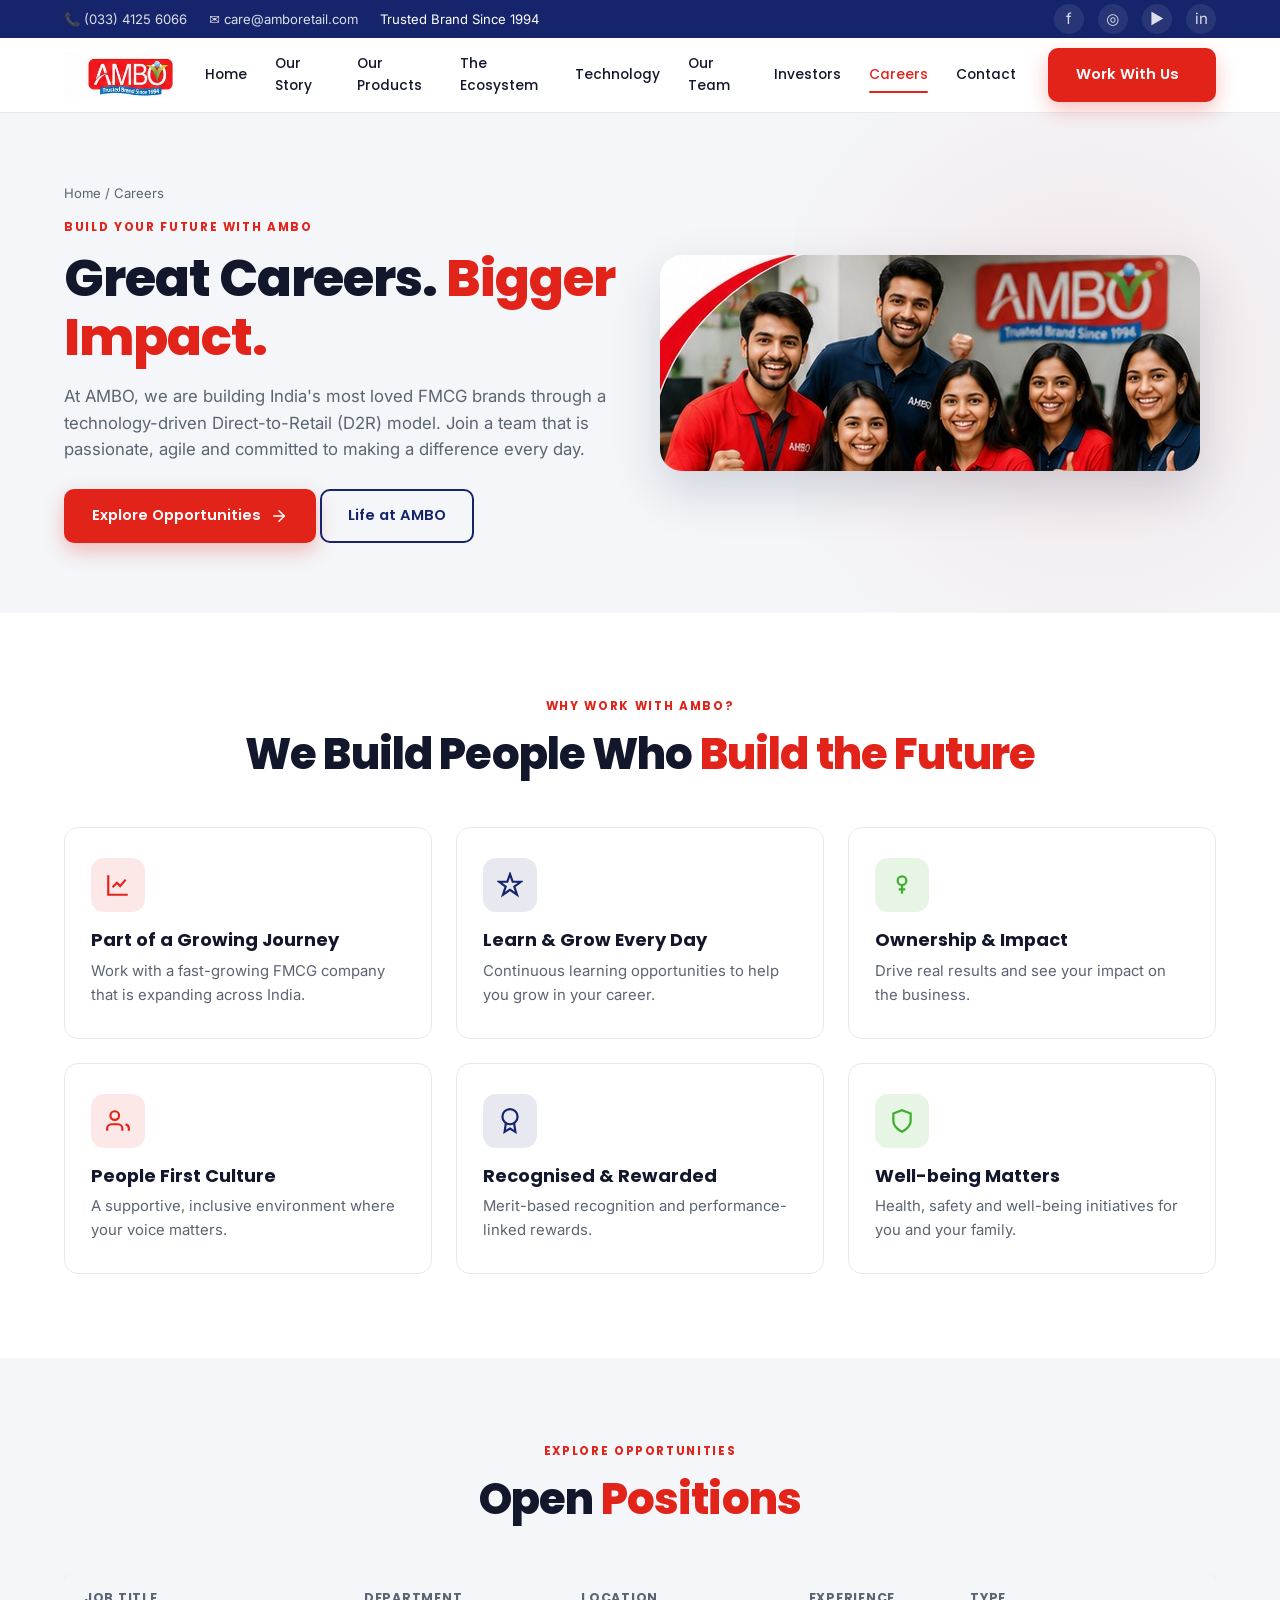
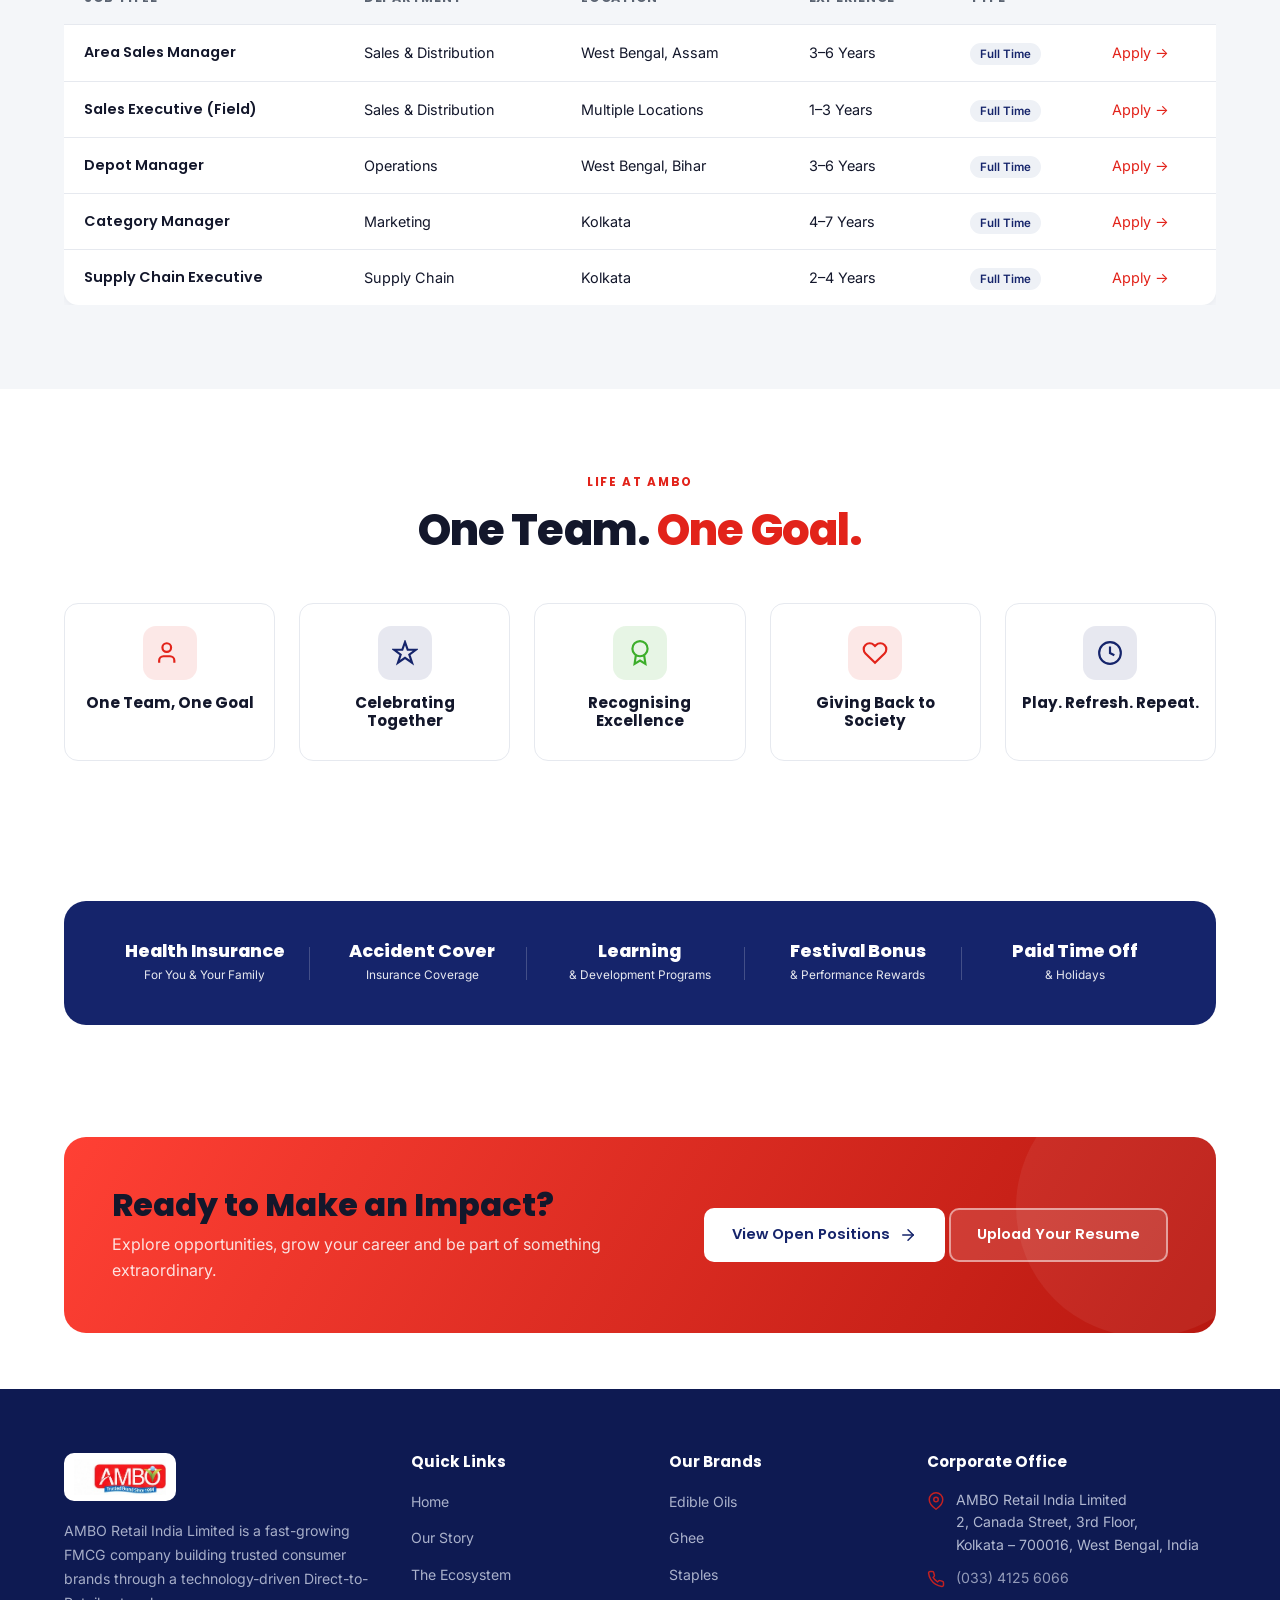
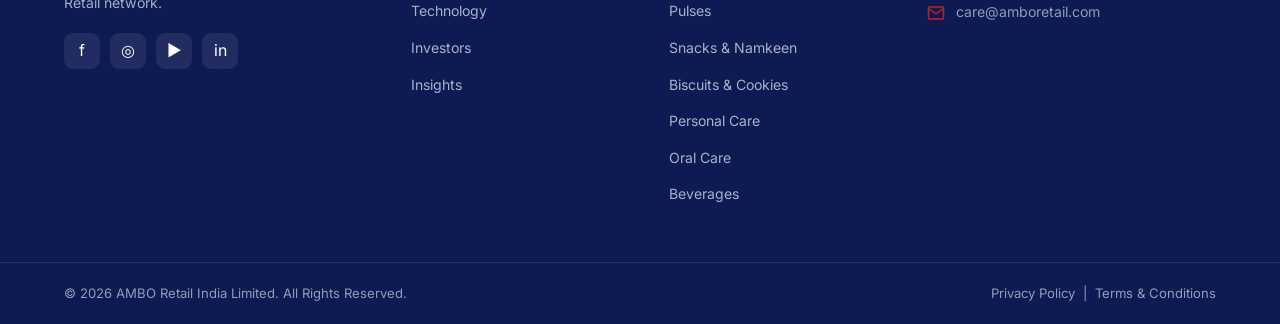
==== careers.html @ 10b7f07f "Add new HTML pages for Products, Team, and Technology sections with structured content and responsiv" ====
<!DOCTYPE html>
<html lang="en">
<head>
  <meta charset="UTF-8">
  <meta name="viewport" content="width=device-width, initial-scale=1.0">
  <title>Careers — AMBO Retail India</title>
  <meta name="description" content="Great careers, bigger impact. Build your future with India's next generation FMCG brand.">
  <link rel="icon" type="image/png" href="img/logo/favicon.png">
  <link rel="preconnect" href="https://fonts.googleapis.com">
  <link rel="preconnect" href="https://fonts.gstatic.com" crossorigin>
  <link href="https://fonts.googleapis.com/css2?family=Poppins:wght@500;600;700;800&family=Inter:wght@400;500;600;700&display=swap" rel="stylesheet">
  <link rel="stylesheet" href="css/style.css">
</head>
<body>
  <div id="site-header" data-active="careers"></div>

  <section class="page-hero">
    <div class="container">
      <div class="page-hero-grid">
        <div class="reveal">
          <div class="crumb"><a href="index.html">Home</a> / Careers</div>
          <div class="eyebrow">Build Your Future With AMBO</div>
          <h1>Great Careers. <span class="red">Bigger Impact.</span></h1>
          <p>At AMBO, we are building India's most loved FMCG brands through a technology-driven Direct-to-Retail (D2R) model. Join a team that is passionate, agile and committed to making a difference every day.</p>
          <div class="hero-cta" style="margin-top:26px">
            <a href="#jobs" class="btn btn-red">Explore Opportunities <svg class="arr" viewBox="0 0 24 24" width="18" height="18" fill="none" stroke="currentColor" stroke-width="2" stroke-linecap="round" stroke-linejoin="round"><line x1="5" y1="12" x2="19" y2="12"/><polyline points="12 5 19 12 12 19"/></svg></a>
            <a href="#life" class="btn btn-outline">Life at AMBO</a>
          </div>
        </div>
        <div class="reveal"><img src="img/photos/team-group.png" alt="Life at AMBO — the team"></div>
      </div>
    </div>
  </section>

  <!-- WHY WORK -->
  <section class="section">
    <div class="container">
      <div class="section-head text-center reveal">
        <div class="eyebrow">Why Work With AMBO?</div>
        <h2 class="section-title">We Build People Who <span class="red">Build the Future</span></h2>
      </div>
      <div class="feature-grid reveal">
        <div class="card"><div class="ic"><svg viewBox="0 0 24 24" fill="none" stroke="currentColor" stroke-width="2"><path d="M3 3v18h18"/><path d="M7 14l4-4 3 3 5-6"/></svg></div><h3>Part of a Growing Journey</h3><p>Work with a fast-growing FMCG company that is expanding across India.</p></div>
        <div class="card navy-ic"><div class="ic"><svg viewBox="0 0 24 24" fill="none" stroke="currentColor" stroke-width="2"><path d="M12 2l2.5 7H22l-6 4.5L18.5 21 12 16.5 5.5 21 8 13.5 2 9h7.5z"/></svg></div><h3>Learn &amp; Grow Every Day</h3><p>Continuous learning opportunities to help you grow in your career.</p></div>
        <div class="card green-ic"><div class="ic"><svg viewBox="0 0 24 24" fill="none" stroke="currentColor" stroke-width="2"><circle cx="12" cy="8" r="4"/><path d="M12 12v8M9 16h6"/></svg></div><h3>Ownership &amp; Impact</h3><p>Drive real results and see your impact on the business.</p></div>
        <div class="card"><div class="ic"><svg viewBox="0 0 24 24" fill="none" stroke="currentColor" stroke-width="2"><path d="M16 21v-2a4 4 0 0 0-4-4H6a4 4 0 0 0-4 4v2"/><circle cx="9" cy="7" r="4"/><path d="M22 21v-2a4 4 0 0 0-3-3.87"/></svg></div><h3>People First Culture</h3><p>A supportive, inclusive environment where your voice matters.</p></div>
        <div class="card navy-ic"><div class="ic"><svg viewBox="0 0 24 24" fill="none" stroke="currentColor" stroke-width="2"><circle cx="12" cy="8" r="7"/><path d="M8.2 13.9L7 22l5-3 5 3-1.2-8.1"/></svg></div><h3>Recognised &amp; Rewarded</h3><p>Merit-based recognition and performance-linked rewards.</p></div>
        <div class="card green-ic"><div class="ic"><svg viewBox="0 0 24 24" fill="none" stroke="currentColor" stroke-width="2"><path d="M12 22s8-4 8-10V5l-8-3-8 3v7c0 6 8 10 8 10z"/></svg></div><h3>Well-being Matters</h3><p>Health, safety and well-being initiatives for you and your family.</p></div>
      </div>
    </div>
  </section>

  <!-- JOBS -->
  <section class="section bg-soft" id="jobs">
    <div class="container">
      <div class="section-head text-center reveal">
        <div class="eyebrow">Explore Opportunities</div>
        <h2 class="section-title">Open <span class="red">Positions</span></h2>
      </div>
      <div class="reveal" style="overflow-x:auto">
        <table class="job-table">
          <thead><tr><th>Job Title</th><th>Department</th><th>Location</th><th>Experience</th><th>Type</th><th></th></tr></thead>
          <tbody>
            <tr><td class="jt-title">Area Sales Manager</td><td>Sales &amp; Distribution</td><td>West Bengal, Assam</td><td>3–6 Years</td><td><span class="pill">Full Time</span></td><td><a href="contact.html" class="red">Apply →</a></td></tr>
            <tr><td class="jt-title">Sales Executive (Field)</td><td>Sales &amp; Distribution</td><td>Multiple Locations</td><td>1–3 Years</td><td><span class="pill">Full Time</span></td><td><a href="contact.html" class="red">Apply →</a></td></tr>
            <tr><td class="jt-title">Depot Manager</td><td>Operations</td><td>West Bengal, Bihar</td><td>3–6 Years</td><td><span class="pill">Full Time</span></td><td><a href="contact.html" class="red">Apply →</a></td></tr>
            <tr><td class="jt-title">Category Manager</td><td>Marketing</td><td>Kolkata</td><td>4–7 Years</td><td><span class="pill">Full Time</span></td><td><a href="contact.html" class="red">Apply →</a></td></tr>
            <tr><td class="jt-title">Supply Chain Executive</td><td>Supply Chain</td><td>Kolkata</td><td>2–4 Years</td><td><span class="pill">Full Time</span></td><td><a href="contact.html" class="red">Apply →</a></td></tr>
          </tbody>
        </table>
      </div>
    </div>
  </section>

  <!-- LIFE AT AMBO -->
  <section class="section" id="life">
    <div class="container">
      <div class="section-head text-center reveal">
        <div class="eyebrow">Life at AMBO</div>
        <h2 class="section-title">One Team. <span class="red">One Goal.</span></h2>
      </div>
      <div class="feature-grid reveal" style="grid-template-columns:repeat(5,1fr)">
        <div class="card" style="text-align:center;padding:22px 16px"><div class="ic" style="margin:0 auto 14px"><svg viewBox="0 0 24 24" fill="none" stroke="currentColor" stroke-width="2"><path d="M16 21v-2a4 4 0 0 0-4-4H6a4 4 0 0 0-4 4v2"/><circle cx="9" cy="7" r="4"/></svg></div><h3 style="font-size:.95rem">One Team, One Goal</h3></div>
        <div class="card navy-ic" style="text-align:center;padding:22px 16px"><div class="ic" style="margin:0 auto 14px"><svg viewBox="0 0 24 24" fill="none" stroke="currentColor" stroke-width="2"><path d="M12 2l2.5 7H22l-6 4.5L18.5 21 12 16.5 5.5 21 8 13.5 2 9h7.5z"/></svg></div><h3 style="font-size:.95rem">Celebrating Together</h3></div>
        <div class="card green-ic" style="text-align:center;padding:22px 16px"><div class="ic" style="margin:0 auto 14px"><svg viewBox="0 0 24 24" fill="none" stroke="currentColor" stroke-width="2"><circle cx="12" cy="8" r="7"/><path d="M8.2 13.9L7 22l5-3 5 3-1.2-8.1"/></svg></div><h3 style="font-size:.95rem">Recognising Excellence</h3></div>
        <div class="card" style="text-align:center;padding:22px 16px"><div class="ic" style="margin:0 auto 14px"><svg viewBox="0 0 24 24" fill="none" stroke="currentColor" stroke-width="2"><path d="M20.8 4.6a5.5 5.5 0 0 0-7.8 0L12 5.6l-1-1a5.5 5.5 0 0 0-7.8 7.8L12 21l8.8-8.6a5.5 5.5 0 0 0 0-7.8z"/></svg></div><h3 style="font-size:.95rem">Giving Back to Society</h3></div>
        <div class="card navy-ic" style="text-align:center;padding:22px 16px"><div class="ic" style="margin:0 auto 14px"><svg viewBox="0 0 24 24" fill="none" stroke="currentColor" stroke-width="2"><circle cx="12" cy="12" r="10"/><path d="M12 6v6l4 2"/></svg></div><h3 style="font-size:.95rem">Play. Refresh. Repeat.</h3></div>
      </div>
    </div>
  </section>

  <!-- BENEFITS BAND -->
  <section class="section-sm">
    <div class="container">
      <div class="hl-band reveal" style="grid-template-columns:repeat(5,1fr)">
        <div class="stat"><div class="num" style="font-size:1.1rem">Health Insurance</div><div class="lbl">For You &amp; Your Family</div></div>
        <div class="stat"><div class="num" style="font-size:1.1rem">Accident Cover</div><div class="lbl">Insurance Coverage</div></div>
        <div class="stat"><div class="num" style="font-size:1.1rem">Learning</div><div class="lbl">&amp; Development Programs</div></div>
        <div class="stat"><div class="num" style="font-size:1.1rem">Festival Bonus</div><div class="lbl">&amp; Performance Rewards</div></div>
        <div class="stat"><div class="num" style="font-size:1.1rem">Paid Time Off</div><div class="lbl">&amp; Holidays</div></div>
      </div>
    </div>
  </section>

  <section class="section-sm">
    <div class="container">
      <div class="cta-band red reveal">
        <div><h3>Ready to Make an Impact?</h3><p>Explore opportunities, grow your career and be part of something extraordinary.</p></div>
        <div class="hero-cta">
          <a href="#jobs" class="btn btn-white">View Open Positions <svg class="arr" viewBox="0 0 24 24" width="18" height="18" fill="none" stroke="currentColor" stroke-width="2" stroke-linecap="round" stroke-linejoin="round"><line x1="5" y1="12" x2="19" y2="12"/><polyline points="12 5 19 12 12 19"/></svg></a>
          <a href="contact.html" class="btn btn-ghost-white">Upload Your Resume</a>
        </div>
      </div>
    </div>
  </section>

  <div id="site-footer"></div>
  <script src="js/main.js"></script>
</body>
</html>
---- css/style.css ----
/* ============================================================
   AMBO Retail India — Design System
   ============================================================ */
:root{
  --red:#E2231A;
  --red-dark:#B81810;
  --navy:#15246B;
  --navy-dark:#0E1A52;
  --green:#3DAE2B;
  --green-dark:#2E8C20;
  --ink:#13172b;
  --muted:#5b6472;
  --bg:#ffffff;
  --bg-soft:#f4f6f9;
  --bg-soft2:#eef1f6;
  --border:#e6e9ef;
  --shadow-sm:0 2px 8px rgba(20,30,60,.06);
  --shadow:0 10px 30px rgba(20,30,60,.10);
  --shadow-lg:0 20px 50px rgba(20,30,60,.16);
  --radius:14px;
  --radius-lg:22px;
  --maxw:1200px;
  --header-h:74px;
  --font-head:'Poppins',system-ui,sans-serif;
  --font-body:'Inter',system-ui,sans-serif;
}

*{box-sizing:border-box;margin:0;padding:0}
html{scroll-behavior:smooth}
body{
  font-family:var(--font-body);
  color:var(--ink);
  background:var(--bg);
  line-height:1.6;
  -webkit-font-smoothing:antialiased;
  overflow-x:hidden;
}
img{max-width:100%;display:block}
a{color:inherit;text-decoration:none}
ul{list-style:none}
h1,h2,h3,h4,h5{font-family:var(--font-head);line-height:1.15;font-weight:700;color:var(--ink)}

.container{max-width:var(--maxw);margin:0 auto;padding:0 24px}
.section{padding:84px 0}
.section-sm{padding:56px 0}
.bg-soft{background:var(--bg-soft)}
.bg-soft2{background:var(--bg-soft2)}
.text-center{text-align:center}
.red{color:var(--red)}
.navy{color:var(--navy)}
.green{color:var(--green)}

/* ---------- Eyebrow + headings ---------- */
.eyebrow{
  font-family:var(--font-head);
  font-weight:700;
  letter-spacing:.14em;
  text-transform:uppercase;
  font-size:.74rem;
  color:var(--red);
  margin-bottom:14px;
}
.eyebrow.navy{color:var(--navy)}
.section-title{
  font-size:clamp(1.8rem,3.4vw,2.7rem);
  font-weight:800;
  letter-spacing:-.02em;
}
.section-sub{
  color:var(--muted);
  max-width:640px;
  margin:14px auto 0;
  font-size:1.02rem;
}
.section-head{margin-bottom:48px}

/* ---------- Buttons ---------- */
.btn{
  display:inline-flex;align-items:center;gap:9px;
  font-family:var(--font-head);font-weight:600;font-size:.92rem;
  padding:13px 26px;border-radius:10px;cursor:pointer;border:2px solid transparent;
  transition:transform .18s ease,box-shadow .18s ease,background .18s ease,color .18s ease;
  white-space:nowrap;
}
.btn .arr{transition:transform .2s ease}
.btn:hover .arr{transform:translateX(4px)}
.btn-red{background:var(--red);color:#fff;box-shadow:0 8px 20px rgba(226,35,26,.28)}
.btn-red:hover{background:var(--red-dark);transform:translateY(-2px)}
.btn-navy{background:var(--navy);color:#fff;box-shadow:0 8px 20px rgba(21,36,107,.25)}
.btn-navy:hover{background:var(--navy-dark);transform:translateY(-2px)}
.btn-green{background:var(--green);color:#fff;box-shadow:0 8px 20px rgba(61,174,43,.25)}
.btn-green:hover{background:var(--green-dark);transform:translateY(-2px)}
.btn-outline{background:transparent;border-color:var(--navy);color:var(--navy)}
.btn-outline:hover{background:var(--navy);color:#fff;transform:translateY(-2px)}
.btn-ghost-white{background:rgba(255,255,255,.12);border-color:rgba(255,255,255,.5);color:#fff}
.btn-ghost-white:hover{background:#fff;color:var(--navy)}
.btn-white{background:#fff;color:var(--navy)}
.btn-white:hover{transform:translateY(-2px);box-shadow:var(--shadow)}

/* ============================================================
   HEADER
   ============================================================ */
.topbar{
  background:var(--navy);color:#fff;font-size:.82rem;
}
.topbar .container{display:flex;justify-content:space-between;align-items:center;height:38px;gap:18px}
.topbar a{opacity:.85;transition:opacity .2s}
.topbar a:hover{opacity:1}
.topbar .tb-left{display:flex;gap:22px;align-items:center}
.topbar .tb-right{display:flex;gap:14px;align-items:center}
.topbar .tb-right a{font-size:.95rem;width:30px;height:30px;display:grid;place-items:center;border-radius:50%;background:rgba(255,255,255,.1)}
.topbar .tb-right a:hover{background:var(--red)}

.site-header{
  position:sticky;top:0;z-index:100;background:#fff;
  border-bottom:1px solid var(--border);
  transition:box-shadow .25s ease;
}
.site-header.scrolled{box-shadow:var(--shadow-sm)}
.nav{display:flex;align-items:center;justify-content:space-between;height:var(--header-h);gap:20px}
.nav-logo img{height:46px;width:auto}
.nav-menu{display:flex;align-items:center;gap:4px}
.nav-menu a{
  font-family:var(--font-head);font-weight:500;font-size:.86rem;color:var(--ink);
  padding:9px 12px;border-radius:8px;position:relative;transition:color .2s;
}
.nav-menu a:hover{color:var(--red)}
.nav-menu a.active{color:var(--red)}
.nav-menu a.active::after{
  content:"";position:absolute;left:12px;right:12px;bottom:2px;height:2.5px;background:var(--red);border-radius:2px;
}
.nav-cta{display:flex;align-items:center;gap:12px}
.nav-toggle{display:none;flex-direction:column;gap:5px;background:none;border:0;cursor:pointer;padding:8px}
.nav-toggle span{width:24px;height:2.5px;background:var(--navy);border-radius:2px;transition:.3s}
.nav-toggle.open span:nth-child(1){transform:translateY(7.5px) rotate(45deg)}
.nav-toggle.open span:nth-child(2){opacity:0}
.nav-toggle.open span:nth-child(3){transform:translateY(-7.5px) rotate(-45deg)}

/* ============================================================
   HERO
   ============================================================ */
.hero{position:relative;overflow:hidden;background:#fff;padding:64px 0 0}
.hero-grid{display:grid;grid-template-columns:1.05fr 1fr;gap:40px;align-items:center}
.hero-bg{
  position:absolute;top:-10%;right:-12%;width:62%;height:130%;
  background:radial-gradient(circle at 60% 40%,#ff5a4d 0%,var(--red) 45%,var(--red-dark) 100%);
  border-radius:0 0 0 50%;transform:skewX(-4deg);z-index:0;opacity:.0;
}
.hero h1{
  font-size:clamp(2.3rem,5vw,3.7rem);font-weight:800;letter-spacing:-.025em;line-height:1.05;
}
.hero h1 .l1{color:var(--red);display:block;font-size:.62em;letter-spacing:.01em}
.hero h1 .l2{color:var(--navy);display:block}
.hero .lead{font-size:1.18rem;font-weight:600;color:var(--ink);margin-top:18px}
.hero p.desc{color:var(--muted);margin-top:14px;max-width:480px}
.hero .hero-cta{display:flex;gap:14px;margin-top:30px;flex-wrap:wrap}
.hero-visual{position:relative;z-index:2}
.hero-visual .blob{
  position:absolute;inset:-6% -4% -6% -4%;
  background:radial-gradient(circle at 50% 45%,#ff5a4d,var(--red) 60%,var(--red-dark));
  border-radius:48% 52% 55% 45%/55% 50% 50% 45%;z-index:-1;
}
.hero-visual img{position:relative;z-index:2;filter:drop-shadow(0 24px 40px rgba(0,0,0,.25))}
.hero-tags{display:flex;flex-wrap:wrap;gap:8px;margin-top:22px}
.hero-tags span{
  background:var(--bg-soft);border:1px solid var(--border);color:var(--navy);
  font-size:.78rem;font-weight:600;padding:6px 13px;border-radius:30px;
}

/* ---------- Stats bar ---------- */
.stats-bar{background:var(--red);color:#fff;position:relative;z-index:5}
.stats-bar.navy{background:var(--navy)}
.stats-grid{display:grid;grid-template-columns:repeat(6,1fr);gap:8px;padding:28px 0}
.stat{display:flex;flex-direction:column;align-items:center;text-align:center;padding:6px 10px;position:relative}
.stat:not(:last-child)::after{content:"";position:absolute;right:0;top:18%;height:64%;width:1px;background:rgba(255,255,255,.22)}
.stat .num{font-family:var(--font-head);font-weight:800;font-size:1.7rem;line-height:1}
.stat .lbl{font-size:.74rem;opacity:.9;margin-top:7px;line-height:1.3}
.stat .ico{font-size:1.1rem;margin-bottom:8px;opacity:.9}

/* ============================================================
   FEATURE GRID / CARDS
   ============================================================ */
.feature-grid{display:grid;grid-template-columns:repeat(3,1fr);gap:24px}
.card{
  background:#fff;border:1px solid var(--border);border-radius:var(--radius);
  padding:30px 26px;transition:transform .25s ease,box-shadow .25s ease,border-color .25s;
  height:100%;
}
.card:hover{transform:translateY(-6px);box-shadow:var(--shadow);border-color:transparent}
.card .ic{
  width:54px;height:54px;border-radius:13px;display:grid;place-items:center;margin-bottom:18px;
  background:rgba(226,35,26,.1);color:var(--red);
}
.card.navy-ic .ic{background:rgba(21,36,107,.1);color:var(--navy)}
.card.green-ic .ic{background:rgba(61,174,43,.12);color:var(--green)}
.card .ic svg{width:26px;height:26px}
.card h3{font-size:1.12rem;margin-bottom:9px}
.card p{color:var(--muted);font-size:.93rem}
.card .num-badge{
  position:absolute;font-family:var(--font-head);font-weight:800;color:var(--bg-soft2);font-size:2.4rem;
}

/* numbered pillar cards */
.pillars{display:grid;grid-template-columns:repeat(4,1fr);gap:20px}
.pillar{background:#fff;border:1px solid var(--border);border-radius:var(--radius);padding:26px 22px;text-align:center;transition:.25s}
.pillar:hover{transform:translateY(-6px);box-shadow:var(--shadow);border-color:transparent}
.pillar .ic{width:56px;height:56px;border-radius:50%;margin:0 auto 16px;display:grid;place-items:center;background:rgba(21,36,107,.08);color:var(--navy)}
.pillar .ic svg{width:26px;height:26px}
.pillar h4{font-size:1.02rem;margin-bottom:8px}
.pillar p{font-size:.86rem;color:var(--muted)}
.pillar .no{font-family:var(--font-head);font-weight:800;color:var(--border);font-size:1.1rem;margin-top:14px}

/* ============================================================
   SPLIT / FMCG company section
   ============================================================ */
.split{display:grid;grid-template-columns:1fr 1fr;gap:56px;align-items:center}
.split .media{position:relative}
.split .media img{border-radius:var(--radius-lg);box-shadow:var(--shadow)}
.split .quote{
  position:absolute;right:-18px;bottom:-22px;max-width:230px;
  background:var(--navy);color:#fff;padding:22px 24px;border-radius:16px;box-shadow:var(--shadow-lg);
}
.split .quote .qm{font-family:Georgia,serif;font-size:2.6rem;line-height:0;color:var(--red);display:block;height:18px}
.split .quote p{font-weight:600;font-size:1rem}
.split .quote .accent{color:#ff8a82}
.mini-features{display:grid;grid-template-columns:1fr 1fr;gap:18px 26px;margin-top:24px}
.mini-feature{display:flex;gap:13px;align-items:flex-start}
.mini-feature .mi{flex:0 0 auto;width:40px;height:40px;border-radius:10px;display:grid;place-items:center;background:rgba(61,174,43,.12);color:var(--green)}
.mini-feature .mi svg{width:20px;height:20px}
.mini-feature h5{font-family:var(--font-head);font-size:.96rem;margin-bottom:2px}
.mini-feature p{font-size:.84rem;color:var(--muted)}

/* ============================================================
   D2R distribution comparison
   ============================================================ */
.d2r{display:grid;grid-template-columns:1fr auto 1fr;gap:24px;align-items:center;margin-top:14px}
.flow-box{background:#fff;border:1px solid var(--border);border-radius:var(--radius);padding:26px}
.flow-box.win{border-color:var(--green);box-shadow:0 0 0 3px rgba(61,174,43,.12)}
.flow-box h4{font-size:.95rem;text-align:center;margin-bottom:20px}
.flow-box.win h4{color:var(--green)}
.flow{display:flex;align-items:center;justify-content:center;flex-wrap:wrap;gap:6px}
.flow .node{
  display:flex;flex-direction:column;align-items:center;gap:6px;width:74px;text-align:center;
}
.flow .node .nc{width:42px;height:42px;border-radius:11px;display:grid;place-items:center;background:var(--bg-soft);color:var(--navy)}
.flow.win .node .nc{background:rgba(61,174,43,.12);color:var(--green)}
.flow .node .nc svg{width:20px;height:20px}
.flow .node small{font-size:.66rem;color:var(--muted);font-weight:600;line-height:1.2}
.flow .sep{color:var(--red);font-weight:800}
.vs{
  width:60px;height:60px;border-radius:50%;background:var(--navy);color:#fff;display:grid;place-items:center;
  font-family:var(--font-head);font-weight:800;font-size:1.1rem;box-shadow:var(--shadow)
}
.d2r-benefits{display:grid;grid-template-columns:repeat(4,1fr);gap:18px;margin-top:34px}
.d2r-benefit{text-align:center}
.d2r-benefit .bi{width:48px;height:48px;border-radius:50%;margin:0 auto 12px;display:grid;place-items:center;background:rgba(226,35,26,.09);color:var(--red)}
.d2r-benefit .bi svg{width:22px;height:22px}
.d2r-benefit p{font-size:.84rem;font-weight:600;color:var(--ink)}

/* ============================================================
   Product category pills + product cards
   ============================================================ */
.cat-pills{display:flex;flex-wrap:wrap;justify-content:center;gap:10px;margin-bottom:42px}
.cat-pill{
  display:flex;align-items:center;gap:8px;background:#fff;border:1px solid var(--border);
  padding:10px 18px;border-radius:30px;font-weight:600;font-size:.86rem;color:var(--navy);transition:.2s;cursor:pointer;
}
.cat-pill:hover,.cat-pill.active{background:var(--red);color:#fff;border-color:var(--red);box-shadow:0 8px 18px rgba(226,35,26,.25)}
.cat-pill svg{width:18px;height:18px}

.product-grid{display:grid;grid-template-columns:repeat(5,1fr);gap:20px}
.product-card{
  background:#fff;border:1px solid var(--border);border-radius:var(--radius);padding:24px 18px;text-align:center;transition:.25s;position:relative;
}
.product-card:hover{transform:translateY(-6px);box-shadow:var(--shadow);border-color:transparent}
.product-card .pc-ic{
  width:74px;height:74px;border-radius:50%;margin:0 auto 16px;display:grid;place-items:center;
  background:linear-gradient(135deg,#fff,var(--bg-soft));border:1px solid var(--border);color:var(--red);
}
.product-card .pc-ic svg{width:34px;height:34px}
.product-card h4{font-size:1rem;margin-bottom:6px}
.product-card p{font-size:.82rem;color:var(--muted)}
.product-card .tag{display:inline-block;margin-top:12px;font-size:.7rem;font-weight:700;color:var(--green);background:rgba(61,174,43,.12);padding:4px 12px;border-radius:20px}

/* ============================================================
   Timeline
   ============================================================ */
.timeline{position:relative;display:grid;grid-template-columns:repeat(6,1fr);gap:16px;margin-top:40px}
.timeline::before{content:"";position:absolute;top:13px;left:6%;right:6%;height:3px;background:var(--border)}
.tl-item{text-align:center;position:relative;padding-top:34px}
.tl-item .dot{position:absolute;top:5px;left:50%;transform:translateX(-50%);width:18px;height:18px;border-radius:50%;background:#fff;border:4px solid var(--red)}
.tl-item:nth-child(even) .dot{border-color:var(--navy)}
.tl-item .yr{font-family:var(--font-head);font-weight:800;color:var(--navy);font-size:1.05rem}
.tl-item p{font-size:.8rem;color:var(--muted);margin-top:4px}

/* ============================================================
   Process steps (insight to impact)
   ============================================================ */
.steps{display:flex;align-items:flex-start;justify-content:space-between;gap:8px;flex-wrap:wrap}
.step{flex:1;min-width:140px;text-align:center;position:relative}
.step .si{width:64px;height:64px;border-radius:50%;margin:0 auto 16px;display:grid;place-items:center;background:#fff;border:2px solid var(--border);color:var(--red);box-shadow:var(--shadow-sm)}
.step .si svg{width:28px;height:28px}
.step h4{font-size:.98rem;margin-bottom:7px}
.step p{font-size:.82rem;color:var(--muted)}
.step .arrow{position:absolute;top:30px;right:-12px;color:var(--border);font-size:1.4rem}

/* ============================================================
   Insights / news cards
   ============================================================ */
.insights{display:grid;grid-template-columns:repeat(4,1fr);gap:24px}
.insight{background:#fff;border:1px solid var(--border);border-radius:var(--radius);overflow:hidden;transition:.25s}
.insight:hover{transform:translateY(-6px);box-shadow:var(--shadow)}
.insight .ph{height:150px;background:linear-gradient(135deg,var(--navy),var(--navy-dark));position:relative;display:grid;place-items:center}
.insight .ph.r{background:linear-gradient(135deg,#ff5a4d,var(--red-dark))}
.insight .ph.g{background:linear-gradient(135deg,#54c63f,var(--green-dark))}
.insight .ph span{color:rgba(255,255,255,.85);font-family:var(--font-head);font-weight:700;letter-spacing:.1em;font-size:.7rem;text-transform:uppercase}
.insight .body{padding:22px}
.insight .meta{font-size:.72rem;color:var(--red);font-weight:700;text-transform:uppercase;letter-spacing:.08em}
.insight h4{font-size:1.02rem;margin:9px 0 10px}
.insight a.more{color:var(--navy);font-weight:600;font-size:.85rem}

/* ============================================================
   CTA band
   ============================================================ */
.cta-band{background:linear-gradient(120deg,var(--navy),var(--navy-dark));color:#fff;border-radius:var(--radius-lg);padding:50px 48px;display:flex;align-items:center;justify-content:space-between;gap:30px;flex-wrap:wrap;position:relative;overflow:hidden}
.cta-band.red{background:linear-gradient(120deg,#ff4034,var(--red-dark))}
.cta-band::after{content:"";position:absolute;right:-60px;top:-60px;width:260px;height:260px;border-radius:50%;background:rgba(255,255,255,.06)}
.cta-band h3{font-size:clamp(1.4rem,2.6vw,2rem);font-weight:800;max-width:640px}
.cta-band p{opacity:.85;margin-top:8px;max-width:560px}

/* ============================================================
   Ecosystem hub (CSS)
   ============================================================ */
.eco-hub{position:relative;width:100%;max-width:460px;aspect-ratio:1;margin:0 auto}
.eco-center{position:absolute;top:50%;left:50%;transform:translate(-50%,-50%);width:140px;height:140px;border-radius:50%;background:#fff;box-shadow:var(--shadow-lg);display:grid;place-items:center;z-index:3;border:2px solid var(--border)}
.eco-center img{width:88px}
.eco-ring{position:absolute;inset:0;border:1.5px dashed var(--border);border-radius:50%}
.eco-node{position:absolute;width:96px;height:96px;border-radius:50%;background:#fff;box-shadow:var(--shadow);display:flex;flex-direction:column;align-items:center;justify-content:center;text-align:center;padding:8px;transform:translate(-50%,-50%);transition:.25s}
.eco-node:hover{transform:translate(-50%,-50%) scale(1.08)}
.eco-node .ei{color:var(--red);margin-bottom:4px}
.eco-node .ei svg{width:22px;height:22px}
.eco-node small{font-size:.6rem;font-weight:700;color:var(--navy);line-height:1.15}

/* ============================================================
   Team
   ============================================================ */
.team-grid{display:grid;grid-template-columns:repeat(2,1fr);gap:28px;max-width:880px;margin:0 auto}
.team-grid.lead{grid-template-columns:repeat(5,1fr);max-width:100%}
.team-grid.adv{grid-template-columns:repeat(3,1fr);max-width:960px}
.member{background:#fff;border:1px solid var(--border);border-radius:var(--radius);padding:26px;text-align:center;transition:.25s}
.member:hover{transform:translateY(-6px);box-shadow:var(--shadow)}
.member .avatar{width:96px;height:96px;border-radius:50%;margin:0 auto 16px;display:grid;place-items:center;font-family:var(--font-head);font-weight:800;font-size:1.8rem;color:#fff;background:linear-gradient(135deg,var(--navy),var(--red))}
.member.lead-m .avatar{width:78px;height:78px;font-size:1.4rem}
.member h4{font-size:1.1rem;margin-bottom:3px}
.member .role{color:var(--red);font-weight:600;font-size:.85rem;font-family:var(--font-head)}
.member .role.navy{color:var(--navy)}
.member ul{margin-top:14px;text-align:left}
.member ul li{font-size:.84rem;color:var(--muted);padding-left:20px;position:relative;margin-bottom:7px}
.member ul li::before{content:"✓";position:absolute;left:0;color:var(--green);font-weight:700}
.member .li-link{display:inline-grid;place-items:center;width:32px;height:32px;border-radius:8px;background:var(--navy);color:#fff;margin-top:14px}

/* ============================================================
   Investors highlight band
   ============================================================ */
.hl-band{background:var(--navy);color:#fff;border-radius:var(--radius-lg);padding:36px;display:grid;grid-template-columns:repeat(6,1fr);gap:8px}
.hl-band .stat .num{color:#fff}
.hl-band .stat:not(:last-child)::after{background:rgba(255,255,255,.2)}

/* generic two-col list block */
.value-list{display:grid;grid-template-columns:1fr 1fr;gap:14px 30px}
.value-list li{display:flex;gap:10px;align-items:flex-start;font-size:.92rem}
.value-list li svg{flex:0 0 auto;width:20px;height:20px;color:var(--green);margin-top:3px}

/* table (careers/jobs) */
.job-table{width:100%;border-collapse:collapse;background:#fff;border-radius:var(--radius);overflow:hidden;box-shadow:var(--shadow-sm)}
.job-table th{background:var(--bg-soft);text-align:left;padding:16px 20px;font-family:var(--font-head);font-size:.78rem;text-transform:uppercase;letter-spacing:.06em;color:var(--muted)}
.job-table td{padding:16px 20px;border-top:1px solid var(--border);font-size:.9rem}
.job-table tr:hover td{background:var(--bg-soft)}
.job-table .jt-title{font-weight:600;font-family:var(--font-head)}
.job-table .pill{font-size:.72rem;font-weight:600;color:var(--navy);background:var(--bg-soft2);padding:4px 10px;border-radius:20px}

/* ============================================================
   FOOTER
   ============================================================ */
.site-footer{background:var(--navy-dark);color:#cdd3e6}
.footer-top{display:grid;grid-template-columns:1.4fr 1fr 1fr 1.3fr;gap:36px;padding:64px 0 44px}
.footer-brand img{height:48px;background:#fff;padding:6px 10px;border-radius:10px;margin-bottom:18px}
.footer-brand p{font-size:.88rem;line-height:1.7;opacity:.8;max-width:320px}
.footer-social{display:flex;gap:10px;margin-top:18px}
.footer-social a{width:36px;height:36px;border-radius:9px;background:rgba(255,255,255,.08);display:grid;place-items:center;transition:.2s;color:#fff}
.footer-social a:hover{background:var(--red);transform:translateY(-3px)}
.footer-col h5{color:#fff;font-size:.95rem;margin-bottom:18px;font-family:var(--font-head)}
.footer-col ul li{margin-bottom:11px}
.footer-col ul li a{font-size:.88rem;opacity:.82;transition:.2s}
.footer-col ul li a:hover{opacity:1;color:#fff;padding-left:4px}
.footer-contact li{display:flex;gap:11px;font-size:.88rem;margin-bottom:14px;opacity:.85;align-items:flex-start}
.footer-contact li svg{flex:0 0 auto;width:18px;height:18px;color:var(--red);margin-top:3px}
.footer-bottom{border-top:1px solid rgba(255,255,255,.1)}
.footer-bottom .container{display:flex;justify-content:space-between;align-items:center;padding:20px 24px;font-size:.82rem;opacity:.7;flex-wrap:wrap;gap:10px}
.footer-bottom a:hover{color:#fff}

/* ---------- reveal animation ---------- */
.reveal{opacity:0;transform:translateY(28px);transition:opacity .6s ease,transform .6s ease}
.reveal.in{opacity:1;transform:none}

/* page hero (inner pages) */
.page-hero{position:relative;background:var(--bg-soft);overflow:hidden;padding:70px 0}
.page-hero::before{content:"";position:absolute;top:-30%;right:-8%;width:46%;height:160%;background:radial-gradient(circle,rgba(226,35,26,.08),transparent 70%)}
.page-hero .eyebrow{margin-bottom:12px}
.page-hero h1{font-size:clamp(2rem,4.4vw,3.2rem);font-weight:800;letter-spacing:-.02em}
.page-hero h1 .red{color:var(--red)}
.page-hero p{color:var(--muted);max-width:560px;margin-top:16px;font-size:1.05rem}
.page-hero-grid{display:grid;grid-template-columns:1fr 1fr;gap:40px;align-items:center;position:relative;z-index:2}
.page-hero-grid img{border-radius:var(--radius-lg);box-shadow:var(--shadow-lg)}
.page-hero .checks{display:flex;flex-wrap:wrap;gap:10px 24px;margin-top:22px}
.page-hero .checks span{display:flex;align-items:center;gap:8px;font-weight:600;font-size:.9rem;color:var(--navy)}
.page-hero .checks svg{width:18px;height:18px;color:var(--green)}

/* breadcrumb */
.crumb{font-size:.82rem;color:var(--muted);margin-bottom:14px}
.crumb a:hover{color:var(--red)}

/* ============================================================
   RESPONSIVE
   ============================================================ */
@media(max-width:1024px){
  .feature-grid,.pillars,.d2r-benefits{grid-template-columns:repeat(2,1fr)}
  .product-grid{grid-template-columns:repeat(3,1fr)}
  .stats-grid{grid-template-columns:repeat(3,1fr);gap:18px}
  .stat:nth-child(3)::after{display:none}
  .insights{grid-template-columns:repeat(2,1fr)}
  .team-grid.lead{grid-template-columns:repeat(3,1fr)}
  .hl-band{grid-template-columns:repeat(3,1fr);gap:20px}
  .footer-top{grid-template-columns:1fr 1fr}
}
@media(max-width:860px){
  .nav-menu{
    position:fixed;top:var(--header-h);left:0;right:0;background:#fff;flex-direction:column;
    align-items:stretch;padding:16px;gap:2px;box-shadow:var(--shadow);transform:translateY(-130%);
    transition:transform .3s ease;max-height:calc(100vh - var(--header-h));overflow-y:auto;border-top:1px solid var(--border);
  }
  .nav-menu.open{transform:translateY(0)}
  .nav-menu a{padding:13px 14px;font-size:.95rem;border-bottom:1px solid var(--border)}
  .nav-menu a.active::after{display:none}
  .nav-toggle{display:flex}
  .nav-cta .btn:not(.nav-toggle){display:none}
  .hero-grid,.split,.d2r,.page-hero-grid,.timeline{grid-template-columns:1fr}
  .d2r{gap:30px}
  .vs{margin:0 auto}
  .timeline{gap:24px}
  .timeline::before{display:none}
  .split .quote{position:relative;right:auto;bottom:auto;max-width:100%;margin-top:16px}
  .topbar .tb-left a:not(:first-child){display:none}
}
@media(max-width:640px){
  .section{padding:56px 0}
  .feature-grid,.pillars,.d2r-benefits,.product-grid,.insights,.cat-pills,
  .team-grid,.team-grid.lead,.team-grid.adv,.value-list,.mini-features{grid-template-columns:1fr}
  .stats-grid,.hl-band{grid-template-columns:1fr 1fr;gap:22px 8px}
  .stat::after{display:none!important}
  .footer-top{grid-template-columns:1fr;gap:30px}
  .cta-band,.hl-band{padding:32px 24px}
  .steps{flex-direction:column;gap:24px}
  .step .arrow{display:none}
  .cat-pills{display:flex}
}
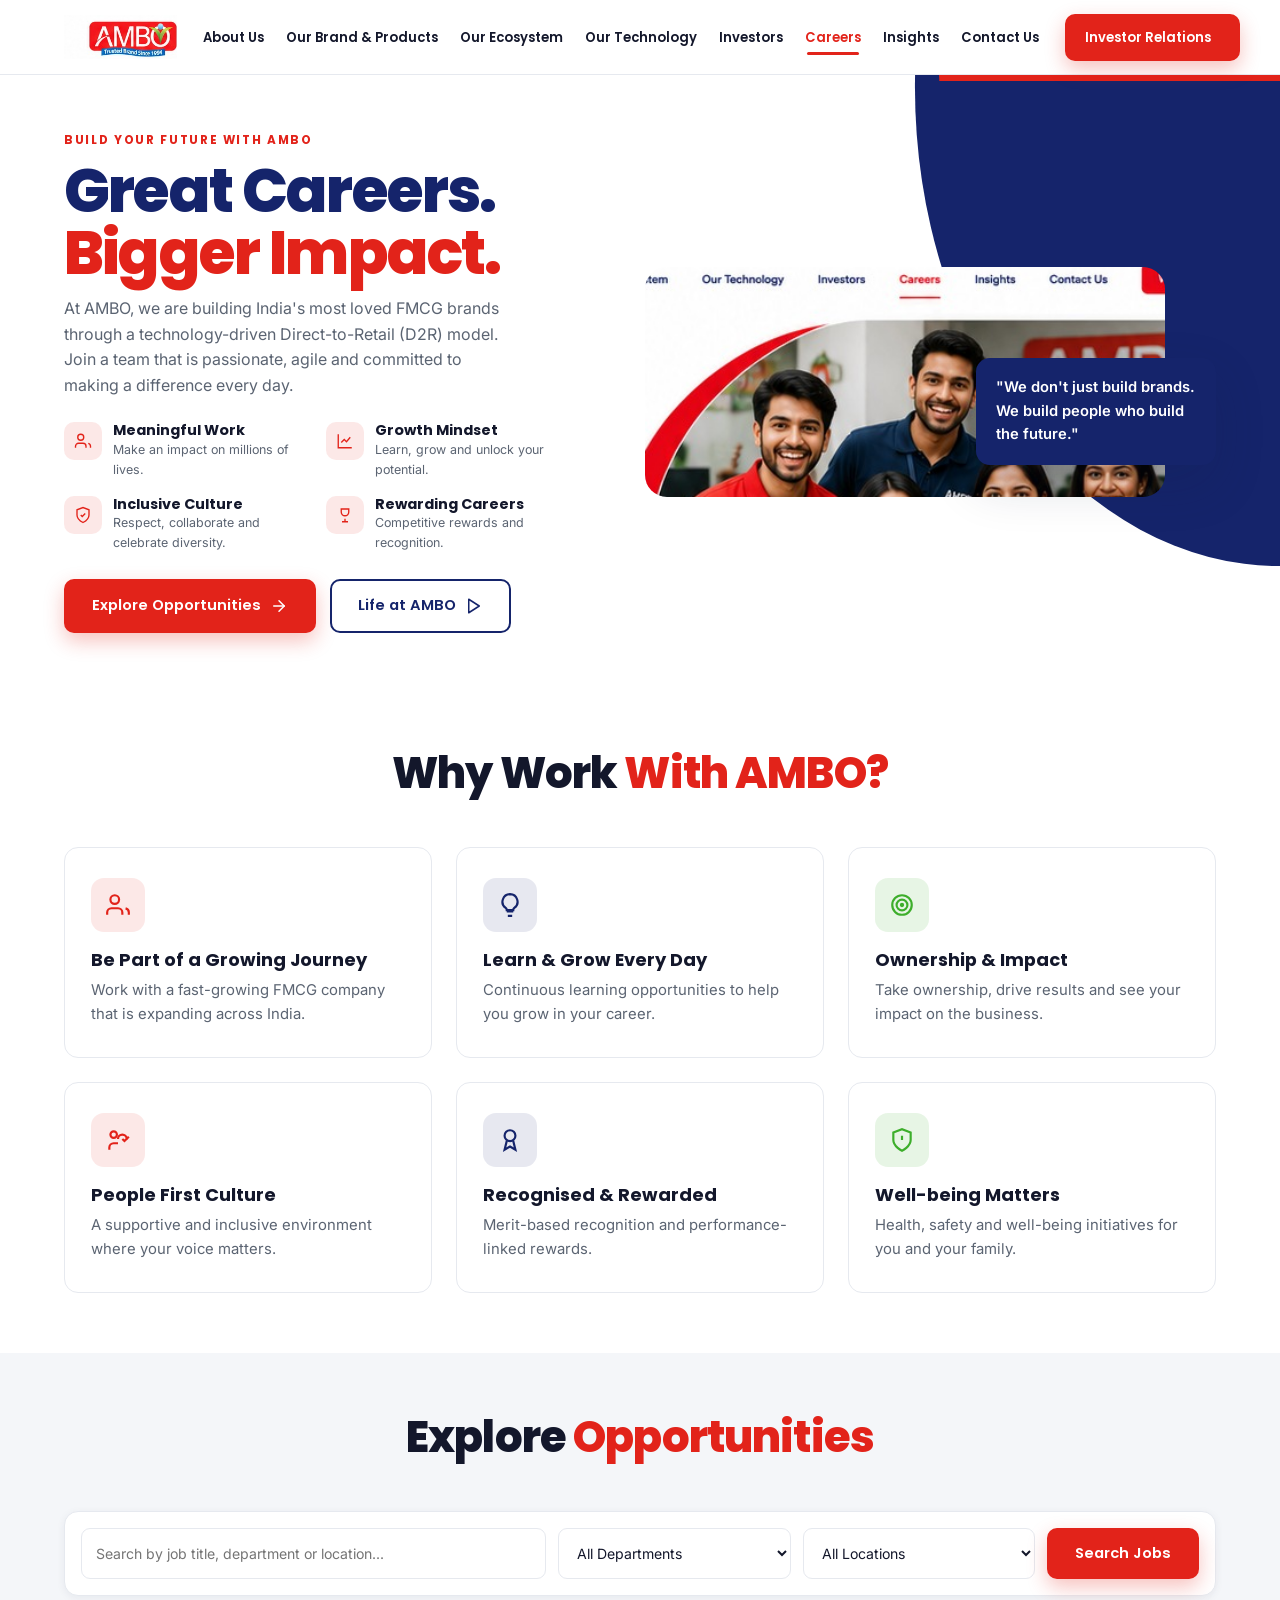
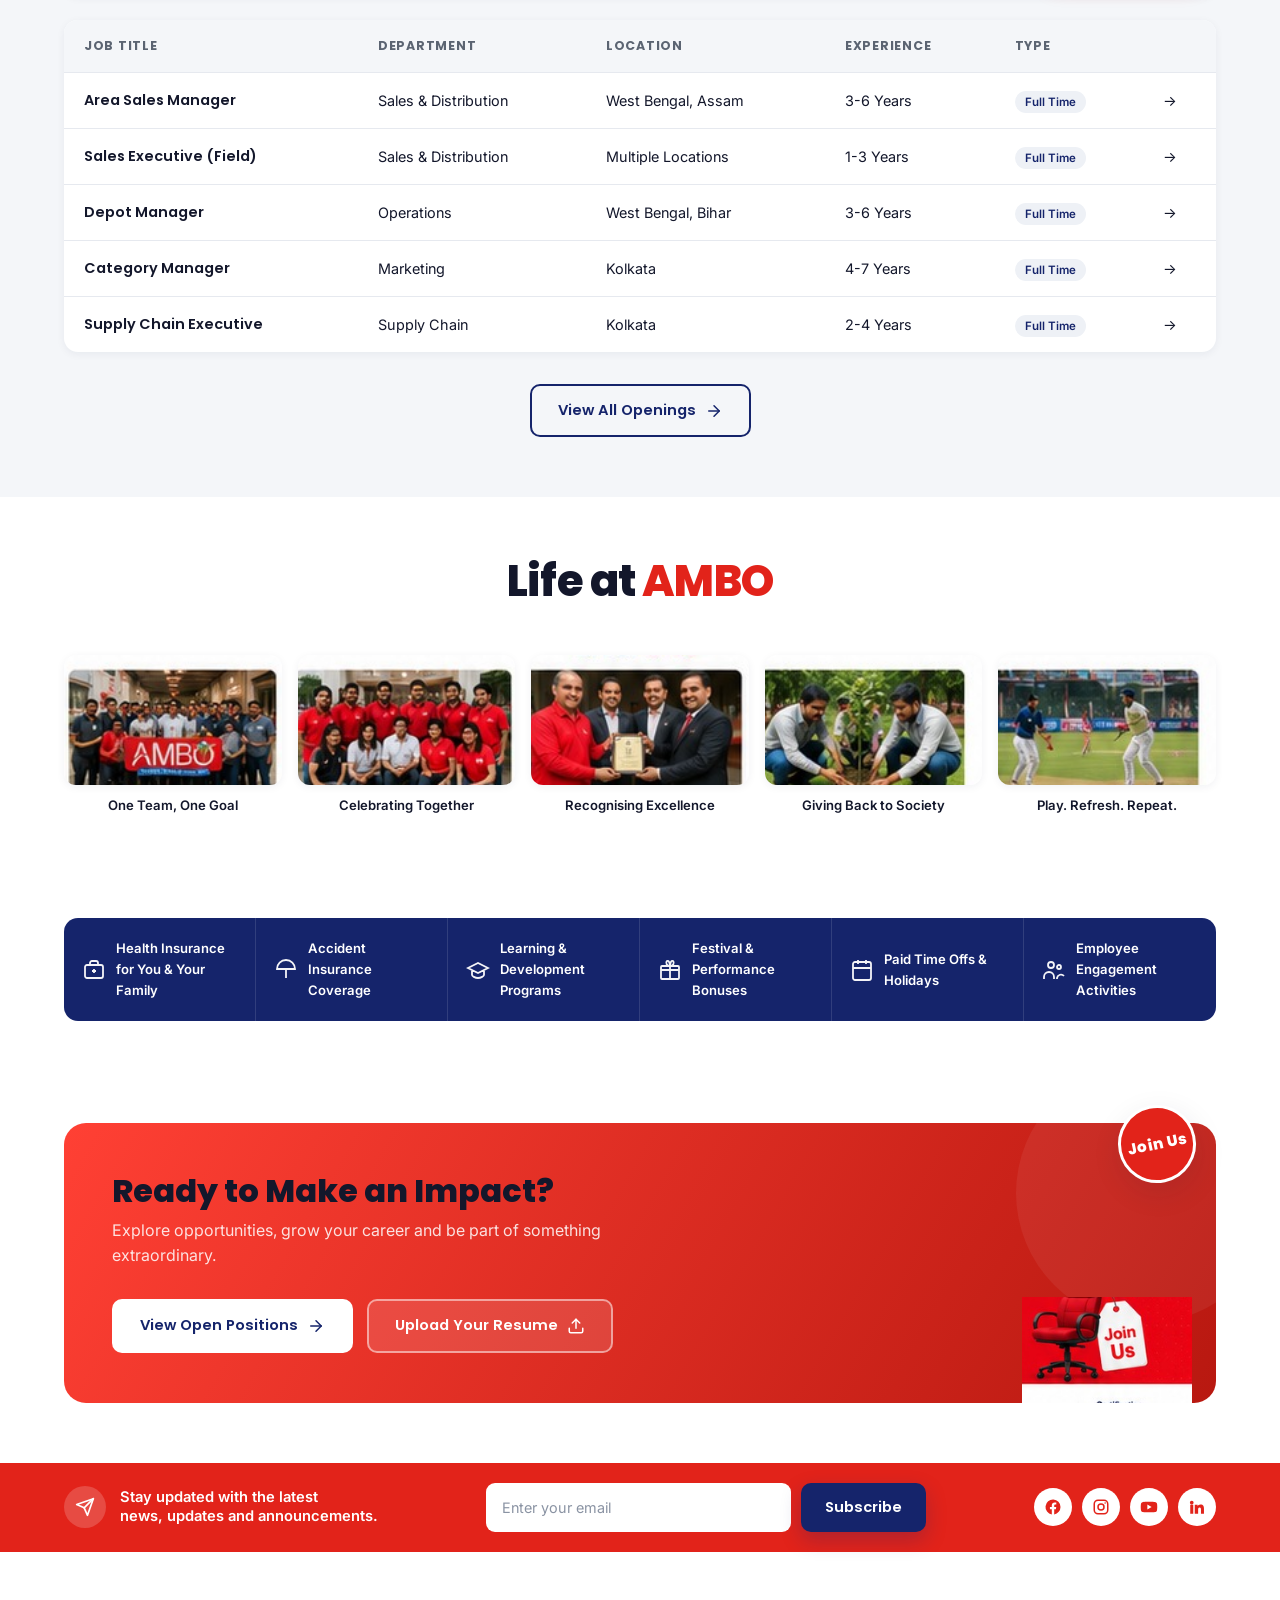
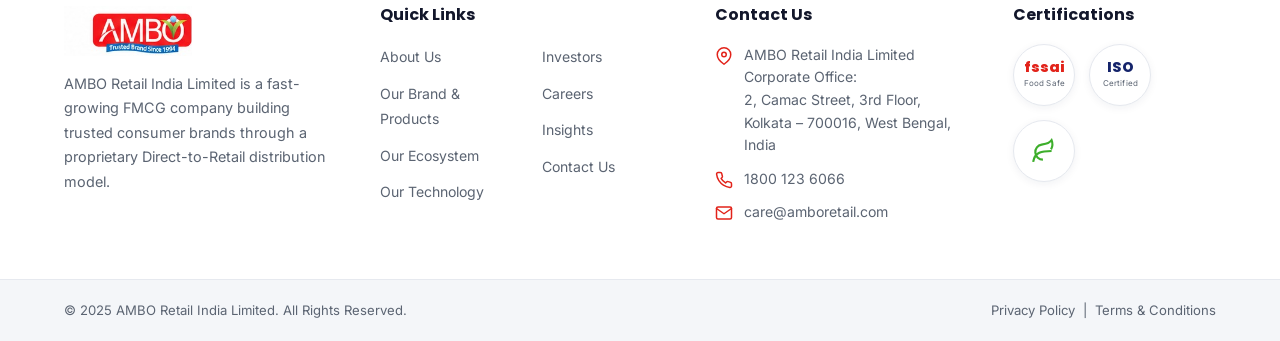
==== commit cdb74884: "Refactor technology page: update title and description, enhance hero section layout, improve metrics" ====
--- a/careers.html
+++ b/careers.html
@@ -4,7 +4,7 @@
   <meta charset="UTF-8">
   <meta name="viewport" content="width=device-width, initial-scale=1.0">
   <title>Careers — AMBO Retail India</title>
-  <meta name="description" content="Great careers, bigger impact. Build your future with India's next generation FMCG brand.">
+  <meta name="description" content="Great Careers. Bigger Impact. Build your future with AMBO — join a passionate, agile team building India's most loved FMCG brands.">
   <link rel="icon" type="image/png" href="img/logo/favicon.png">
   <link rel="preconnect" href="https://fonts.googleapis.com">
   <link rel="preconnect" href="https://fonts.gstatic.com" crossorigin>
@@ -14,102 +14,126 @@
 <body>
   <div id="site-header" data-active="careers"></div>
 
-  <section class="page-hero">
+  <!-- ============ HERO ============ -->
+  <section class="hero prod">
+    <div class="hero-bg"></div>
     <div class="container">
-      <div class="page-hero-grid">
-        <div class="reveal">
-          <div class="crumb"><a href="index.html">Home</a> / Careers</div>
+      <div class="hero-grid">
+        <div class="hero-copy reveal">
           <div class="eyebrow">Build Your Future With AMBO</div>
-          <h1>Great Careers. <span class="red">Bigger Impact.</span></h1>
-          <p>At AMBO, we are building India's most loved FMCG brands through a technology-driven Direct-to-Retail (D2R) model. Join a team that is passionate, agile and committed to making a difference every day.</p>
-          <div class="hero-cta" style="margin-top:26px">
-            <a href="#jobs" class="btn btn-red">Explore Opportunities <svg class="arr" viewBox="0 0 24 24" width="18" height="18" fill="none" stroke="currentColor" stroke-width="2" stroke-linecap="round" stroke-linejoin="round"><line x1="5" y1="12" x2="19" y2="12"/><polyline points="12 5 19 12 12 19"/></svg></a>
-            <a href="#life" class="btn btn-outline">Life at AMBO</a>
+          <h1 class="h-stack">
+            <span class="t-navy">Great Careers.</span>
+            <span class="red">Bigger Impact.</span>
+          </h1>
+          <p class="desc">At AMBO, we are building India's most loved FMCG brands through a technology-driven Direct-to-Retail (D2R) model. Join a team that is passionate, agile and committed to making a difference every day.</p>
+          <div class="hero-mini">
+            <div class="hm"><span class="mi"><svg viewBox="0 0 24 24" fill="none" stroke="currentColor" stroke-width="1.8"><path d="M16 21v-2a4 4 0 0 0-4-4H6a4 4 0 0 0-4 4v2"/><circle cx="9" cy="7" r="4"/><path d="M22 21v-2a4 4 0 0 0-3-3.87"/></svg></span><div><h5>Meaningful Work</h5><p>Make an impact on millions of lives.</p></div></div>
+            <div class="hm"><span class="mi"><svg viewBox="0 0 24 24" fill="none" stroke="currentColor" stroke-width="1.8"><path d="M3 3v18h18"/><path d="M7 14l4-4 3 3 5-6"/></svg></span><div><h5>Growth Mindset</h5><p>Learn, grow and unlock your potential.</p></div></div>
+            <div class="hm"><span class="mi"><svg viewBox="0 0 24 24" fill="none" stroke="currentColor" stroke-width="1.8"><path d="M12 22s8-4 8-10V5l-8-3-8 3v7c0 6 8 10 8 10z"/><path d="M9 12l2 2 4-4"/></svg></span><div><h5>Inclusive Culture</h5><p>Respect, collaborate and celebrate diversity.</p></div></div>
+            <div class="hm"><span class="mi"><svg viewBox="0 0 24 24" fill="none" stroke="currentColor" stroke-width="1.8"><path d="M8 21h8M12 17v4M7 4h10v4a5 5 0 0 1-10 0z"/></svg></span><div><h5>Rewarding Careers</h5><p>Competitive rewards and recognition.</p></div></div>
+          </div>
+          <div class="hero-cta">
+            <a href="#openings" class="btn btn-red">Explore Opportunities <svg class="arr" viewBox="0 0 24 24" width="18" height="18" fill="none" stroke="currentColor" stroke-width="2" stroke-linecap="round" stroke-linejoin="round"><line x1="5" y1="12" x2="19" y2="12"/><polyline points="12 5 19 12 12 19"/></svg></a>
+            <a href="#life" class="btn btn-outline">Life at AMBO <svg class="arr" viewBox="0 0 24 24" width="18" height="18" fill="none" stroke="currentColor" stroke-width="2" stroke-linecap="round" stroke-linejoin="round"><polygon points="5 3 19 12 5 21 5 3"/></svg></a>
           </div>
         </div>
-        <div class="reveal"><img src="img/photos/team-group.png" alt="Life at AMBO — the team"></div>
+        <div class="hero-photo reveal">
+          <img src="img/extracted/careers-hero.png" alt="AMBO team members" style="width:100%;max-width:520px;border-radius:var(--radius-lg)">
+          <div class="float-quote">"We don't just build brands. We build people who build the future."</div>
+        </div>
       </div>
     </div>
   </section>
 
-  <!-- WHY WORK -->
+  <!-- ============ WHY WORK WITH AMBO ============ -->
   <section class="section">
     <div class="container">
       <div class="section-head text-center reveal">
-        <div class="eyebrow">Why Work With AMBO?</div>
-        <h2 class="section-title">We Build People Who <span class="red">Build the Future</span></h2>
+        <h2 class="section-title">Why Work <span class="red">With AMBO?</span></h2>
       </div>
       <div class="feature-grid reveal">
-        <div class="card"><div class="ic"><svg viewBox="0 0 24 24" fill="none" stroke="currentColor" stroke-width="2"><path d="M3 3v18h18"/><path d="M7 14l4-4 3 3 5-6"/></svg></div><h3>Part of a Growing Journey</h3><p>Work with a fast-growing FMCG company that is expanding across India.</p></div>
-        <div class="card navy-ic"><div class="ic"><svg viewBox="0 0 24 24" fill="none" stroke="currentColor" stroke-width="2"><path d="M12 2l2.5 7H22l-6 4.5L18.5 21 12 16.5 5.5 21 8 13.5 2 9h7.5z"/></svg></div><h3>Learn &amp; Grow Every Day</h3><p>Continuous learning opportunities to help you grow in your career.</p></div>
-        <div class="card green-ic"><div class="ic"><svg viewBox="0 0 24 24" fill="none" stroke="currentColor" stroke-width="2"><circle cx="12" cy="8" r="4"/><path d="M12 12v8M9 16h6"/></svg></div><h3>Ownership &amp; Impact</h3><p>Drive real results and see your impact on the business.</p></div>
-        <div class="card"><div class="ic"><svg viewBox="0 0 24 24" fill="none" stroke="currentColor" stroke-width="2"><path d="M16 21v-2a4 4 0 0 0-4-4H6a4 4 0 0 0-4 4v2"/><circle cx="9" cy="7" r="4"/><path d="M22 21v-2a4 4 0 0 0-3-3.87"/></svg></div><h3>People First Culture</h3><p>A supportive, inclusive environment where your voice matters.</p></div>
-        <div class="card navy-ic"><div class="ic"><svg viewBox="0 0 24 24" fill="none" stroke="currentColor" stroke-width="2"><circle cx="12" cy="8" r="7"/><path d="M8.2 13.9L7 22l5-3 5 3-1.2-8.1"/></svg></div><h3>Recognised &amp; Rewarded</h3><p>Merit-based recognition and performance-linked rewards.</p></div>
-        <div class="card green-ic"><div class="ic"><svg viewBox="0 0 24 24" fill="none" stroke="currentColor" stroke-width="2"><path d="M12 22s8-4 8-10V5l-8-3-8 3v7c0 6 8 10 8 10z"/></svg></div><h3>Well-being Matters</h3><p>Health, safety and well-being initiatives for you and your family.</p></div>
+        <div class="card"><div class="ic"><svg viewBox="0 0 24 24" fill="none" stroke="currentColor" stroke-width="2"><path d="M16 21v-2a4 4 0 0 0-4-4H6a4 4 0 0 0-4 4v2"/><circle cx="9" cy="7" r="4"/><path d="M22 21v-2a4 4 0 0 0-3-3.87"/></svg></div><h3>Be Part of a Growing Journey</h3><p>Work with a fast-growing FMCG company that is expanding across India.</p></div>
+        <div class="card navy-ic"><div class="ic"><svg viewBox="0 0 24 24" fill="none" stroke="currentColor" stroke-width="2"><path d="M9 18h6M10 22h4M12 2a7 7 0 0 0-4 12.7c.6.5 1 1.2 1 2h6c0-.8.4-1.5 1-2A7 7 0 0 0 12 2z"/></svg></div><h3>Learn &amp; Grow Every Day</h3><p>Continuous learning opportunities to help you grow in your career.</p></div>
+        <div class="card green-ic"><div class="ic"><svg viewBox="0 0 24 24" fill="none" stroke="currentColor" stroke-width="2"><circle cx="12" cy="12" r="9"/><circle cx="12" cy="12" r="5"/><circle cx="12" cy="12" r="1"/></svg></div><h3>Ownership &amp; Impact</h3><p>Take ownership, drive results and see your impact on the business.</p></div>
+        <div class="card"><div class="ic"><svg viewBox="0 0 24 24" fill="none" stroke="currentColor" stroke-width="2"><path d="M20 12v-1a4 4 0 0 0-8 0M4 21v-2a4 4 0 0 1 4-4h4M16 11l2 2 4-4"/><circle cx="8" cy="7" r="3"/></svg></div><h3>People First Culture</h3><p>A supportive and inclusive environment where your voice matters.</p></div>
+        <div class="card navy-ic"><div class="ic"><svg viewBox="0 0 24 24" fill="none" stroke="currentColor" stroke-width="2"><circle cx="12" cy="8" r="5"/><path d="M9 13l-2 8 5-3 5 3-2-8"/></svg></div><h3>Recognised &amp; Rewarded</h3><p>Merit-based recognition and performance-linked rewards.</p></div>
+        <div class="card green-ic"><div class="ic"><svg viewBox="0 0 24 24" fill="none" stroke="currentColor" stroke-width="2"><path d="M12 22s8-4 8-10V5l-8-3-8 3v7c0 6 8 10 8 10z"/><path d="M12 8v4M12 16h.01"/></svg></div><h3>Well-being Matters</h3><p>Health, safety and well-being initiatives for you and your family.</p></div>
       </div>
     </div>
   </section>
 
-  <!-- JOBS -->
-  <section class="section bg-soft" id="jobs">
+  <!-- ============ EXPLORE OPPORTUNITIES ============ -->
+  <section class="section bg-soft" id="openings">
     <div class="container">
       <div class="section-head text-center reveal">
-        <div class="eyebrow">Explore Opportunities</div>
-        <h2 class="section-title">Open <span class="red">Positions</span></h2>
+        <h2 class="section-title">Explore <span class="red">Opportunities</span></h2>
       </div>
-      <div class="reveal" style="overflow-x:auto">
-        <table class="job-table">
-          <thead><tr><th>Job Title</th><th>Department</th><th>Location</th><th>Experience</th><th>Type</th><th></th></tr></thead>
-          <tbody>
-            <tr><td class="jt-title">Area Sales Manager</td><td>Sales &amp; Distribution</td><td>West Bengal, Assam</td><td>3–6 Years</td><td><span class="pill">Full Time</span></td><td><a href="contact.html" class="red">Apply →</a></td></tr>
-            <tr><td class="jt-title">Sales Executive (Field)</td><td>Sales &amp; Distribution</td><td>Multiple Locations</td><td>1–3 Years</td><td><span class="pill">Full Time</span></td><td><a href="contact.html" class="red">Apply →</a></td></tr>
-            <tr><td class="jt-title">Depot Manager</td><td>Operations</td><td>West Bengal, Bihar</td><td>3–6 Years</td><td><span class="pill">Full Time</span></td><td><a href="contact.html" class="red">Apply →</a></td></tr>
-            <tr><td class="jt-title">Category Manager</td><td>Marketing</td><td>Kolkata</td><td>4–7 Years</td><td><span class="pill">Full Time</span></td><td><a href="contact.html" class="red">Apply →</a></td></tr>
-            <tr><td class="jt-title">Supply Chain Executive</td><td>Supply Chain</td><td>Kolkata</td><td>2–4 Years</td><td><span class="pill">Full Time</span></td><td><a href="contact.html" class="red">Apply →</a></td></tr>
-          </tbody>
-        </table>
+      <div class="job-search reveal">
+        <input type="text" placeholder="Search by job title, department or location...">
+        <select><option>All Departments</option><option>Sales &amp; Distribution</option><option>Operations</option><option>Marketing</option><option>Supply Chain</option></select>
+        <select><option>All Locations</option><option>West Bengal</option><option>Assam</option><option>Bihar</option><option>Kolkata</option></select>
+        <button class="btn btn-red">Search Jobs</button>
+      </div>
+      <table class="job-table reveal">
+        <thead><tr><th>Job Title</th><th>Department</th><th>Location</th><th>Experience</th><th>Type</th><th></th></tr></thead>
+        <tbody>
+          <tr><td class="jt-title">Area Sales Manager</td><td>Sales &amp; Distribution</td><td>West Bengal, Assam</td><td>3-6 Years</td><td><span class="pill">Full Time</span></td><td>→</td></tr>
+          <tr><td class="jt-title">Sales Executive (Field)</td><td>Sales &amp; Distribution</td><td>Multiple Locations</td><td>1-3 Years</td><td><span class="pill">Full Time</span></td><td>→</td></tr>
+          <tr><td class="jt-title">Depot Manager</td><td>Operations</td><td>West Bengal, Bihar</td><td>3-6 Years</td><td><span class="pill">Full Time</span></td><td>→</td></tr>
+          <tr><td class="jt-title">Category Manager</td><td>Marketing</td><td>Kolkata</td><td>4-7 Years</td><td><span class="pill">Full Time</span></td><td>→</td></tr>
+          <tr><td class="jt-title">Supply Chain Executive</td><td>Supply Chain</td><td>Kolkata</td><td>2-4 Years</td><td><span class="pill">Full Time</span></td><td>→</td></tr>
+        </tbody>
+      </table>
+      <div class="text-center" style="margin-top:32px">
+        <a href="#" class="btn btn-outline">View All Openings <svg class="arr" viewBox="0 0 24 24" width="18" height="18" fill="none" stroke="currentColor" stroke-width="2" stroke-linecap="round" stroke-linejoin="round"><line x1="5" y1="12" x2="19" y2="12"/><polyline points="12 5 19 12 12 19"/></svg></a>
       </div>
     </div>
   </section>
 
-  <!-- LIFE AT AMBO -->
+  <!-- ============ LIFE AT AMBO ============ -->
   <section class="section" id="life">
     <div class="container">
       <div class="section-head text-center reveal">
-        <div class="eyebrow">Life at AMBO</div>
-        <h2 class="section-title">One Team. <span class="red">One Goal.</span></h2>
+        <h2 class="section-title">Life at <span class="red">AMBO</span></h2>
       </div>
-      <div class="feature-grid reveal" style="grid-template-columns:repeat(5,1fr)">
-        <div class="card" style="text-align:center;padding:22px 16px"><div class="ic" style="margin:0 auto 14px"><svg viewBox="0 0 24 24" fill="none" stroke="currentColor" stroke-width="2"><path d="M16 21v-2a4 4 0 0 0-4-4H6a4 4 0 0 0-4 4v2"/><circle cx="9" cy="7" r="4"/></svg></div><h3 style="font-size:.95rem">One Team, One Goal</h3></div>
-        <div class="card navy-ic" style="text-align:center;padding:22px 16px"><div class="ic" style="margin:0 auto 14px"><svg viewBox="0 0 24 24" fill="none" stroke="currentColor" stroke-width="2"><path d="M12 2l2.5 7H22l-6 4.5L18.5 21 12 16.5 5.5 21 8 13.5 2 9h7.5z"/></svg></div><h3 style="font-size:.95rem">Celebrating Together</h3></div>
-        <div class="card green-ic" style="text-align:center;padding:22px 16px"><div class="ic" style="margin:0 auto 14px"><svg viewBox="0 0 24 24" fill="none" stroke="currentColor" stroke-width="2"><circle cx="12" cy="8" r="7"/><path d="M8.2 13.9L7 22l5-3 5 3-1.2-8.1"/></svg></div><h3 style="font-size:.95rem">Recognising Excellence</h3></div>
-        <div class="card" style="text-align:center;padding:22px 16px"><div class="ic" style="margin:0 auto 14px"><svg viewBox="0 0 24 24" fill="none" stroke="currentColor" stroke-width="2"><path d="M20.8 4.6a5.5 5.5 0 0 0-7.8 0L12 5.6l-1-1a5.5 5.5 0 0 0-7.8 7.8L12 21l8.8-8.6a5.5 5.5 0 0 0 0-7.8z"/></svg></div><h3 style="font-size:.95rem">Giving Back to Society</h3></div>
-        <div class="card navy-ic" style="text-align:center;padding:22px 16px"><div class="ic" style="margin:0 auto 14px"><svg viewBox="0 0 24 24" fill="none" stroke="currentColor" stroke-width="2"><circle cx="12" cy="12" r="10"/><path d="M12 6v6l4 2"/></svg></div><h3 style="font-size:.95rem">Play. Refresh. Repeat.</h3></div>
+      <div class="life-strip reveal">
+        <div class="life-card"><div class="lc-img"><img src="img/extracted/careers-life-1.png" alt="One Team, One Goal"></div><p>One Team, One Goal</p></div>
+        <div class="life-card"><div class="lc-img"><img src="img/extracted/careers-life-2.png" alt="Celebrating Together"></div><p>Celebrating Together</p></div>
+        <div class="life-card"><div class="lc-img"><img src="img/extracted/careers-life-3.png" alt="Recognising Excellence"></div><p>Recognising Excellence</p></div>
+        <div class="life-card"><div class="lc-img"><img src="img/extracted/careers-life-4.png" alt="Giving Back to Society"></div><p>Giving Back to Society</p></div>
+        <div class="life-card"><div class="lc-img"><img src="img/extracted/careers-life-5.png" alt="Play. Refresh. Repeat."></div><p>Play. Refresh. Repeat.</p></div>
       </div>
     </div>
   </section>
 
-  <!-- BENEFITS BAND -->
-  <section class="section-sm">
+  <!-- ============ BENEFITS STRIP ============ -->
+  <section class="section section-sm">
     <div class="container">
-      <div class="hl-band reveal" style="grid-template-columns:repeat(5,1fr)">
-        <div class="stat"><div class="num" style="font-size:1.1rem">Health Insurance</div><div class="lbl">For You &amp; Your Family</div></div>
-        <div class="stat"><div class="num" style="font-size:1.1rem">Accident Cover</div><div class="lbl">Insurance Coverage</div></div>
-        <div class="stat"><div class="num" style="font-size:1.1rem">Learning</div><div class="lbl">&amp; Development Programs</div></div>
-        <div class="stat"><div class="num" style="font-size:1.1rem">Festival Bonus</div><div class="lbl">&amp; Performance Rewards</div></div>
-        <div class="stat"><div class="num" style="font-size:1.1rem">Paid Time Off</div><div class="lbl">&amp; Holidays</div></div>
+      <div class="benefits-strip reveal" style="grid-template-columns:repeat(6,1fr)">
+        <div class="bf"><svg viewBox="0 0 24 24" fill="none" stroke="currentColor" stroke-width="1.8"><rect x="3" y="7" width="18" height="13" rx="2"/><path d="M8 7V5a2 2 0 0 1 2-2h4a2 2 0 0 1 2 2v2M12 11v4M10 13h4"/></svg><span>Health Insurance for You &amp; Your Family</span></div>
+        <div class="bf"><svg viewBox="0 0 24 24" fill="none" stroke="currentColor" stroke-width="1.8"><path d="M12 2a9 9 0 0 0-9 9h18a9 9 0 0 0-9-9zM12 11v9"/></svg><span>Accident Insurance Coverage</span></div>
+        <div class="bf"><svg viewBox="0 0 24 24" fill="none" stroke="currentColor" stroke-width="1.8"><path d="M22 10L12 5 2 10l10 5 10-5zM6 12v5c0 1 3 3 6 3s6-2 6-3v-5"/></svg><span>Learning &amp; Development Programs</span></div>
+        <div class="bf"><svg viewBox="0 0 24 24" fill="none" stroke="currentColor" stroke-width="1.8"><rect x="3" y="8" width="18" height="13" rx="1"/><path d="M3 12h18M12 8v13M12 8C9 8 7 5 9 3c2-1 3 3 3 5zM12 8c3 0 5-3 3-5-2-1-3 3-3 5z"/></svg><span>Festival &amp; Performance Bonuses</span></div>
+        <div class="bf"><svg viewBox="0 0 24 24" fill="none" stroke="currentColor" stroke-width="1.8"><rect x="3" y="4" width="18" height="18" rx="2"/><path d="M16 2v4M8 2v4M3 10h18"/></svg><span>Paid Time Offs &amp; Holidays</span></div>
+        <div class="bf"><svg viewBox="0 0 24 24" fill="none" stroke="currentColor" stroke-width="1.8"><circle cx="9" cy="7" r="3"/><circle cx="17" cy="9" r="2"/><path d="M2 21v-2a5 5 0 0 1 10 0v2M15 21v-1a4 4 0 0 1 7-2"/></svg><span>Employee Engagement Activities</span></div>
       </div>
     </div>
   </section>
 
-  <section class="section-sm">
+  <!-- ============ CTA ============ -->
+  <section class="section">
     <div class="container">
-      <div class="cta-band red reveal">
-        <div><h3>Ready to Make an Impact?</h3><p>Explore opportunities, grow your career and be part of something extraordinary.</p></div>
-        <div class="hero-cta">
-          <a href="#jobs" class="btn btn-white">View Open Positions <svg class="arr" viewBox="0 0 24 24" width="18" height="18" fill="none" stroke="currentColor" stroke-width="2" stroke-linecap="round" stroke-linejoin="round"><line x1="5" y1="12" x2="19" y2="12"/><polyline points="12 5 19 12 12 19"/></svg></a>
-          <a href="contact.html" class="btn btn-ghost-white">Upload Your Resume</a>
+      <div class="cta-band red cta-chair reveal">
+        <div>
+          <h3>Ready to Make an Impact?</h3>
+          <p>Explore opportunities, grow your career and be part of something extraordinary.</p>
         </div>
+        <div style="display:flex;gap:14px;flex-wrap:wrap;z-index:2">
+          <a href="#openings" class="btn btn-white">View Open Positions <svg class="arr" viewBox="0 0 24 24" width="18" height="18" fill="none" stroke="currentColor" stroke-width="2" stroke-linecap="round" stroke-linejoin="round"><line x1="5" y1="12" x2="19" y2="12"/><polyline points="12 5 19 12 12 19"/></svg></a>
+          <a href="#" class="btn btn-ghost-white">Upload Your Resume <svg class="arr" viewBox="0 0 24 24" width="18" height="18" fill="none" stroke="currentColor" stroke-width="2" stroke-linecap="round" stroke-linejoin="round"><path d="M21 15v4a2 2 0 0 1-2 2H5a2 2 0 0 1-2-2v-4"/><polyline points="17 8 12 3 7 8"/><line x1="12" y1="3" x2="12" y2="15"/></svg></a>
+        </div>
+        <img class="chair" src="img/extracted/careers-chair.png" alt="">
+        <span class="join-badge">Join Us</span>
       </div>
     </div>
   </section>
--- a/css/style.css
+++ b/css/style.css
@@ -41,8 +41,8 @@
 h1,h2,h3,h4,h5{font-family:var(--font-head);line-height:1.15;font-weight:700;color:var(--ink)}
 
 .container{max-width:var(--maxw);margin:0 auto;padding:0 24px}
-.section{padding:84px 0}
-.section-sm{padding:56px 0}
+.section{padding:60px 0}
+.section-sm{padding:42px 0}
 .bg-soft{background:var(--bg-soft)}
 .bg-soft2{background:var(--bg-soft2)}
 .text-center{text-align:center}
@@ -139,32 +139,30 @@
 /* ============================================================
    HERO
    ============================================================ */
-.hero{position:relative;overflow:hidden;background:#fff;padding:64px 0 0}
-.hero-grid{display:grid;grid-template-columns:1.05fr 1fr;gap:40px;align-items:center}
+.hero{position:relative;overflow:hidden;background:#fff;min-height:540px;display:flex;align-items:center}
+/* red panel on the right with a smooth convex curved left edge */
 .hero-bg{
-  position:absolute;top:-10%;right:-12%;width:62%;height:130%;
-  background:radial-gradient(circle at 60% 40%,#ff5a4d 0%,var(--red) 45%,var(--red-dark) 100%);
-  border-radius:0 0 0 50%;transform:skewX(-4deg);z-index:0;opacity:.0;
-}
+  position:absolute;top:0;right:0;bottom:0;width:60%;z-index:0;
+  background:#D8151A;
+  clip-path:ellipse(78% 130% at 88% 50%);
+}
+.hero .container{position:relative;z-index:2;width:100%}
+.hero-grid{display:grid;grid-template-columns:46% 54%;align-items:center;gap:0}
+.hero-copy{padding:56px 40px 56px 0;max-width:560px}
 .hero h1{
-  font-size:clamp(2.3rem,5vw,3.7rem);font-weight:800;letter-spacing:-.025em;line-height:1.05;
-}
-.hero h1 .l1{color:var(--red);display:block;font-size:.62em;letter-spacing:.01em}
+  font-size:clamp(2.4rem,5.6vw,4.3rem);font-weight:800;letter-spacing:-.03em;line-height:.97;
+}
+.hero h1 .l1{color:var(--red);display:block;font-size:.34em;letter-spacing:.05em;font-weight:700;margin-bottom:8px}
 .hero h1 .l2{color:var(--navy);display:block}
-.hero .lead{font-size:1.18rem;font-weight:600;color:var(--ink);margin-top:18px}
-.hero p.desc{color:var(--muted);margin-top:14px;max-width:480px}
-.hero .hero-cta{display:flex;gap:14px;margin-top:30px;flex-wrap:wrap}
-.hero-visual{position:relative;z-index:2}
-.hero-visual .blob{
-  position:absolute;inset:-6% -4% -6% -4%;
-  background:radial-gradient(circle at 50% 45%,#ff5a4d,var(--red) 60%,var(--red-dark));
-  border-radius:48% 52% 55% 45%/55% 50% 50% 45%;z-index:-1;
-}
-.hero-visual img{position:relative;z-index:2;filter:drop-shadow(0 24px 40px rgba(0,0,0,.25))}
-.hero-tags{display:flex;flex-wrap:wrap;gap:8px;margin-top:22px}
+.hero .lead{font-size:1.1rem;font-weight:700;color:var(--ink);margin-top:18px;font-family:var(--font-head)}
+.hero p.desc{color:var(--muted);margin-top:12px;max-width:440px}
+.hero .hero-cta{display:flex;gap:14px;margin-top:26px;flex-wrap:wrap}
+.hero-visual{position:relative;z-index:2;align-self:stretch;display:flex;align-items:center;justify-content:flex-end}
+.hero-visual img{width:100%;max-width:680px;filter:drop-shadow(0 18px 30px rgba(0,0,0,.22))}
+.hero-tags{display:flex;flex-wrap:wrap;gap:8px;margin-top:24px}
 .hero-tags span{
-  background:var(--bg-soft);border:1px solid var(--border);color:var(--navy);
-  font-size:.78rem;font-weight:600;padding:6px 13px;border-radius:30px;
+  background:#fff;border:1px solid var(--border);color:var(--navy);box-shadow:var(--shadow-sm);
+  font-size:.78rem;font-weight:600;padding:6px 14px;border-radius:30px;
 }
 
 /* ---------- Stats bar ---------- */
@@ -175,7 +173,8 @@
 .stat:not(:last-child)::after{content:"";position:absolute;right:0;top:18%;height:64%;width:1px;background:rgba(255,255,255,.22)}
 .stat .num{font-family:var(--font-head);font-weight:800;font-size:1.7rem;line-height:1}
 .stat .lbl{font-size:.74rem;opacity:.9;margin-top:7px;line-height:1.3}
-.stat .ico{font-size:1.1rem;margin-bottom:8px;opacity:.9}
+.stat .ico{font-size:1.1rem;margin-bottom:9px;opacity:.95;line-height:0}
+.stat .ico svg{width:26px;height:26px;stroke:currentColor;fill:none;stroke-width:1.8}
 
 /* ============================================================
    FEATURE GRID / CARDS
@@ -404,8 +403,9 @@
 .reveal.in{opacity:1;transform:none}
 
 /* page hero (inner pages) */
-.page-hero{position:relative;background:var(--bg-soft);overflow:hidden;padding:70px 0}
-.page-hero::before{content:"";position:absolute;top:-30%;right:-8%;width:46%;height:160%;background:radial-gradient(circle,rgba(226,35,26,.08),transparent 70%)}
+.page-hero{position:relative;background:linear-gradient(180deg,#fff,var(--bg-soft));overflow:hidden;padding:56px 0}
+.page-hero::before{content:"";position:absolute;top:-40%;right:-6%;width:48%;height:180%;background:radial-gradient(circle,rgba(226,35,26,.12),transparent 65%);z-index:0}
+.page-hero::after{content:"";position:absolute;top:0;right:0;width:42%;height:8px;background:linear-gradient(90deg,transparent,var(--red));z-index:1}
 .page-hero .eyebrow{margin-bottom:12px}
 .page-hero h1{font-size:clamp(2rem,4.4vw,3.2rem);font-weight:800;letter-spacing:-.02em}
 .page-hero h1 .red{color:var(--red)}
@@ -444,7 +444,12 @@
   .nav-menu a.active::after{display:none}
   .nav-toggle{display:flex}
   .nav-cta .btn:not(.nav-toggle){display:none}
-  .hero-grid,.split,.d2r,.page-hero-grid,.timeline{grid-template-columns:1fr}
+  .hero{min-height:0}
+  .hero-bg{position:relative;width:100%;height:auto;clip-path:none;border-radius:0}
+  .hero-grid{grid-template-columns:1fr}
+  .hero-copy{padding:36px 0 24px;max-width:100%}
+  .hero-visual{background:#D8151A;padding:10px 16px 0;border-radius:18px}
+  .split,.d2r,.page-hero-grid,.timeline{grid-template-columns:1fr}
   .d2r{gap:30px}
   .vs{margin:0 auto}
   .timeline{gap:24px}
@@ -453,7 +458,8 @@
   .topbar .tb-left a:not(:first-child){display:none}
 }
 @media(max-width:640px){
-  .section{padding:56px 0}
+  .topbar{display:none}
+  .section{padding:44px 0}
   .feature-grid,.pillars,.d2r-benefits,.product-grid,.insights,.cat-pills,
   .team-grid,.team-grid.lead,.team-grid.adv,.value-list,.mini-features{grid-template-columns:1fr}
   .stats-grid,.hl-band{grid-template-columns:1fr 1fr;gap:22px 8px}
@@ -464,3 +470,335 @@
   .step .arrow{display:none}
   .cat-pills{display:flex}
 }
+
+/* ============================================================
+   ===========   v2 TEMPLATE (Variant A) ADDITIONS   ==========
+   ============================================================ */
+.t-navy{color:var(--navy)}
+.t-red{color:var(--red)}
+.t-green{color:var(--green)}
+
+/* ---------- Header tuned for 8 nav items + CTA ---------- */
+.nav{gap:16px}
+.nav-menu{gap:2px;flex-wrap:nowrap}
+.nav-menu a{font-size:.82rem;padding:9px 10px;font-weight:600;white-space:nowrap}
+.nav-logo img{height:44px}
+.nav-logo{flex:0 0 auto}
+.nav-cta{flex:0 0 auto}
+.nav-cta .btn-red{font-size:.82rem;padding:11px 18px;white-space:nowrap}
+@media(max-width:1240px){.nav-menu a{padding:9px 7px;font-size:.78rem}}
+@media(max-width:1080px){.nav-menu a{padding:9px 6px;font-size:.75rem}.nav{gap:10px}}
+
+/* ============================================================
+   NEWSLETTER BAND
+   ============================================================ */
+.newsletter{background:var(--red);color:#fff}
+.newsletter .container.nl-inner{display:flex;align-items:center;justify-content:space-between;gap:28px;padding-top:20px;padding-bottom:20px;flex-wrap:wrap}
+.nl-left{display:flex;align-items:center;gap:14px}
+.nl-ic{width:42px;height:42px;border-radius:50%;background:rgba(255,255,255,.18);display:grid;place-items:center;flex:0 0 auto}
+.nl-ic svg{width:20px;height:20px}
+.nl-left p{font-weight:600;font-size:.92rem;line-height:1.3}
+.nl-form{display:flex;gap:10px;flex:1;max-width:440px;min-width:260px}
+.nl-form input{flex:1;border:0;border-radius:9px;padding:12px 16px;font-family:var(--font-body);font-size:.9rem;color:var(--ink);background:#fff}
+.nl-form input::placeholder{color:#8a93a3}
+.nl-form .btn-navy{padding:12px 22px}
+.nl-social{display:flex;gap:10px}
+.nl-social a{width:38px;height:38px;border-radius:50%;background:#fff;color:var(--red);display:grid;place-items:center;transition:.2s}
+.nl-social a:hover{transform:translateY(-3px)}
+.nl-social svg{width:18px;height:18px}
+
+/* ============================================================
+   FOOTER (white Variant A) — overrides earlier navy footer
+   ============================================================ */
+.site-footer{background:#fff;color:var(--muted);border-top:0}
+.site-footer .footer-top{grid-template-columns:1.5fr 1.6fr 1.4fr 1.1fr;padding:54px 0 44px;gap:40px}
+.footer-brand img{height:50px;background:none;padding:0;border-radius:0;margin-bottom:16px}
+.footer-brand p{color:var(--muted);opacity:1;font-size:.9rem;max-width:300px}
+.footer-col h5{color:var(--ink);margin-bottom:20px;font-size:1rem;font-weight:700}
+.ql-grid{display:grid;grid-template-columns:1fr 1fr;gap:0 28px}
+.footer-col ul li a{color:var(--muted);opacity:1}
+.footer-col ul li a:hover{color:var(--red);padding-left:3px}
+.footer-contact li{color:var(--muted);opacity:1;align-items:flex-start}
+.footer-contact li svg{color:var(--red)}
+.footer-contact a:hover{color:var(--red)}
+.cert-row{display:flex;gap:14px;align-items:center;flex-wrap:wrap}
+.cert{width:62px;height:62px;border-radius:50%;border:1px solid var(--border);display:flex;flex-direction:column;align-items:center;justify-content:center;text-align:center;background:#fff;box-shadow:var(--shadow-sm)}
+.cert b{font-family:var(--font-head);font-weight:800;line-height:1}
+.cert span{font-size:.5rem;color:var(--muted);margin-top:2px;letter-spacing:.02em}
+.cert.fssai b{color:var(--red);font-size:.92rem}
+.cert.iso b{color:var(--navy);font-size:.9rem}
+.cert.organic{color:var(--green)}
+.cert.organic svg{width:26px;height:26px}
+.site-footer .footer-bottom{background:var(--bg-soft);border-top:1px solid var(--border)}
+.footer-bottom .container{opacity:1;color:var(--muted)}
+.footer-bottom a{color:var(--muted)}
+.footer-bottom a:hover{color:var(--red)}
+
+/* ============================================================
+   HERO — large two-tone headline + curved red panel
+   ============================================================ */
+.hero h1.h-stack{font-size:clamp(2.2rem,5vw,3.8rem);line-height:1.02}
+.hero h1.h-stack span{display:block}
+.hero .eyebrow{margin-bottom:10px}
+.hero-mini{display:grid;grid-template-columns:repeat(2,auto);gap:16px 30px;margin-top:24px;justify-content:start}
+.hero-mini .hm{display:flex;gap:11px;align-items:flex-start;max-width:240px}
+.hero-mini .hm .mi{flex:0 0 auto;width:38px;height:38px;border-radius:10px;display:grid;place-items:center;background:rgba(226,35,26,.1);color:var(--red)}
+.hero-mini .hm .mi svg{width:18px;height:18px}
+.hero-mini .hm h5{font-family:var(--font-head);font-size:.9rem;margin-bottom:1px}
+.hero-mini .hm p{font-size:.78rem;color:var(--muted)}
+/* circular photo hero visual (careers/team/investors) */
+.hero-photo{position:relative;z-index:2;display:flex;align-items:center;justify-content:center}
+.hero-photo .circle-img{width:100%;max-width:520px;aspect-ratio:1;border-radius:50%;object-fit:cover;box-shadow:var(--shadow-lg)}
+.hero-photo .float-quote{position:absolute;right:0;bottom:14%;max-width:240px;background:var(--navy);color:#fff;padding:18px 20px;border-radius:14px;box-shadow:var(--shadow-lg);font-weight:600;font-size:.92rem}
+
+/* ============================================================
+   WHITE STAT CARDS ROW (index)
+   ============================================================ */
+.stat-cards{display:grid;grid-template-columns:repeat(6,1fr);gap:16px}
+.scard{background:#fff;border:1px solid var(--border);border-radius:var(--radius);padding:22px 16px;text-align:center;box-shadow:var(--shadow-sm);transition:.25s}
+.scard:hover{transform:translateY(-5px);box-shadow:var(--shadow)}
+.scard .ic{width:46px;height:46px;border-radius:12px;margin:0 auto 12px;display:grid;place-items:center;background:rgba(226,35,26,.1);color:var(--red)}
+.scard:nth-child(2) .ic{background:rgba(21,36,107,.1);color:var(--navy)}
+.scard:nth-child(3) .ic{background:rgba(61,174,43,.12);color:var(--green)}
+.scard:nth-child(4) .ic{background:rgba(226,35,26,.1);color:var(--red)}
+.scard:nth-child(5) .ic{background:rgba(21,36,107,.1);color:var(--navy)}
+.scard:nth-child(6) .ic{background:rgba(61,174,43,.12);color:var(--green)}
+.scard .ic svg{width:24px;height:24px}
+.scard .num{font-family:var(--font-head);font-weight:800;font-size:1.5rem;color:var(--navy);line-height:1}
+.scard .lbl{font-size:.74rem;color:var(--muted);margin-top:6px;line-height:1.3}
+
+/* ============================================================
+   TECH / DARK BAND with icon row
+   ============================================================ */
+.dark-band{background:var(--navy);color:#fff;border-radius:var(--radius-lg);padding:42px 40px}
+.dark-band.flat{border-radius:0}
+.band-grid{display:grid;grid-template-columns:1fr 1.6fr;gap:36px;align-items:center}
+.band-grid h2{color:#fff;font-size:clamp(1.5rem,2.6vw,2rem);font-weight:800}
+.band-grid p{opacity:.85;margin-top:12px;font-size:.95rem}
+.icon-row{display:grid;grid-template-columns:repeat(3,1fr);gap:22px}
+.icon-row.six{grid-template-columns:repeat(6,1fr)}
+.icon-row .iitem{text-align:center}
+.icon-row .iitem .ic{width:52px;height:52px;border-radius:14px;margin:0 auto 10px;display:grid;place-items:center;background:rgba(255,255,255,.12);color:#fff}
+.icon-row .iitem .ic svg{width:24px;height:24px}
+.icon-row .iitem small{font-size:.74rem;opacity:.9;display:block;line-height:1.3}
+
+/* metric strip (label + metrics) */
+.metric-strip{display:grid;grid-template-columns:auto repeat(5,1fr);gap:10px;align-items:center;background:#fff;border:1px solid var(--border);border-radius:var(--radius);padding:26px 28px;box-shadow:var(--shadow-sm)}
+.metric-strip .ms-label{font-family:var(--font-head);font-weight:800;font-size:1.2rem;color:var(--navy);padding-right:18px}
+.metric-strip .ms{text-align:center;border-left:1px solid var(--border);padding:4px 6px}
+.metric-strip .ms .ic{color:var(--red);margin-bottom:6px}
+.metric-strip .ms .ic svg{width:24px;height:24px}
+.metric-strip .ms .v{font-family:var(--font-head);font-weight:800;color:var(--red);font-size:1.1rem}
+.metric-strip .ms small{font-size:.7rem;color:var(--muted);display:block;line-height:1.25;margin-top:3px}
+
+/* 6-up cards */
+.cards-6{display:grid;grid-template-columns:repeat(6,1fr);gap:18px}
+.cards-6 .card{padding:24px 18px;text-align:center}
+.cards-6 .card .ic{margin:0 auto 14px}
+.cards-6 .card h3{font-size:.98rem}
+.cards-6 .card p{font-size:.82rem}
+.cards-6 .card .bar{width:34px;height:3px;border-radius:2px;background:var(--red);margin:12px auto 0}
+
+/* ============================================================
+   PRODUCTS — range grid w/ images, edible-oil split, why strip
+   ============================================================ */
+.range-grid{display:grid;grid-template-columns:repeat(5,1fr);gap:20px}
+.range-card{background:#fff;border:1px solid var(--border);border-radius:var(--radius);overflow:hidden;text-align:center;transition:.25s;padding-bottom:18px}
+.range-card:hover{transform:translateY(-6px);box-shadow:var(--shadow)}
+.range-card .rc-img{height:120px;background:var(--bg-soft);display:grid;place-items:center;overflow:hidden}
+.range-card .rc-img img{height:100%;width:100%;object-fit:cover}
+.range-card h4{font-size:.98rem;margin:14px 0 4px}
+.range-card .arrow-dot{width:26px;height:26px;border-radius:50%;background:var(--red);color:#fff;display:grid;place-items:center;margin:8px auto 0;font-size:.8rem}
+.oil-split{display:grid;grid-template-columns:1fr 1fr;gap:50px;align-items:center;background:linear-gradient(180deg,#fffdf6,#fff);border:1px solid var(--border);border-radius:var(--radius-lg);padding:40px}
+.oil-split .red-checks li{display:flex;gap:10px;align-items:center;margin-bottom:12px;font-size:.92rem;font-weight:500}
+.oil-split .red-checks li .ck{width:22px;height:22px;border-radius:50%;background:var(--red);color:#fff;display:grid;place-items:center;flex:0 0 auto}
+.oil-split .red-checks li .ck svg{width:13px;height:13px}
+.why-strip{display:grid;grid-template-columns:repeat(5,1fr);gap:10px}
+.why-strip .wi{text-align:center;padding:8px 14px;border-right:1px solid rgba(255,255,255,.18)}
+.why-strip .wi:last-child{border-right:0}
+.why-strip .wi .ic{color:#fff;margin-bottom:10px}
+.why-strip .wi .ic svg{width:26px;height:26px}
+.why-strip .wi h5{color:#fff;font-size:.92rem;margin-bottom:5px}
+.why-strip .wi p{font-size:.74rem;opacity:.82}
+
+/* ============================================================
+   INVESTORS — map callout, achieved strip, vision band
+   ============================================================ */
+.map-callout{position:relative}
+.map-callout img{border-radius:var(--radius-lg);box-shadow:var(--shadow)}
+.legend{display:flex;flex-direction:column;gap:8px;margin-top:14px}
+.legend .lg{display:flex;align-items:center;gap:8px;font-size:.82rem;color:var(--muted)}
+.legend .dot{width:12px;height:12px;border-radius:50%;flex:0 0 auto}
+.achieved{display:grid;grid-template-columns:repeat(auto-fit,minmax(120px,1fr));gap:8px;align-items:center;background:#fff;border:1px solid var(--border);border-radius:var(--radius);padding:22px;box-shadow:var(--shadow-sm)}
+.achieved .ai{text-align:center;padding:6px 8px}
+.achieved .ai .ic{color:var(--red);margin-bottom:6px}
+.achieved .ai .ic svg{width:22px;height:22px}
+.achieved .ai .v{font-family:var(--font-head);font-weight:800;color:var(--navy);font-size:1rem}
+.achieved .ai small{font-size:.66rem;color:var(--muted);display:block;line-height:1.2;margin-top:2px}
+.big3{display:grid;grid-template-columns:repeat(3,1fr);gap:20px;margin-top:22px}
+.big3 .b3{background:var(--navy);color:#fff;border-radius:var(--radius);padding:26px;text-align:center}
+.big3 .b3 .v{font-family:var(--font-head);font-weight:800;font-size:1.9rem}
+.big3 .b3 small{opacity:.85;font-size:.82rem;display:block;margin-top:4px}
+.scale-radial{position:relative;display:grid;place-items:center;min-height:240px}
+.scale-radial .center{width:120px;height:120px;border-radius:50%;background:linear-gradient(135deg,var(--red),var(--red-dark));color:#fff;display:grid;place-items:center;text-align:center;font-family:var(--font-head);font-weight:800;font-size:.86rem;padding:14px;box-shadow:var(--shadow-lg);position:relative;z-index:2}
+.vision-band{background:var(--navy);color:#fff;border-radius:var(--radius-lg);padding:40px;display:grid;grid-template-columns:1.1fr 2fr;gap:30px;align-items:center}
+.vision-band h3{color:#fff;font-size:1.6rem}
+.vision-band .vstats{display:grid;grid-template-columns:repeat(5,1fr);gap:10px}
+.vision-band .vstats .vs{text-align:center}
+.vision-band .vstats .vs .v{font-family:var(--font-head);font-weight:800;font-size:1.5rem}
+.vision-band .vstats .vs small{opacity:.82;font-size:.72rem;display:block}
+
+/* ============================================================
+   CAREERS — search bar, life strip, benefits, CTA chair
+   ============================================================ */
+.job-search{display:grid;grid-template-columns:2fr 1fr 1fr auto;gap:12px;background:#fff;border:1px solid var(--border);border-radius:var(--radius);padding:16px;box-shadow:var(--shadow-sm);margin-bottom:24px}
+.job-search input,.job-search select{border:1px solid var(--border);border-radius:9px;padding:12px 14px;font-family:var(--font-body);font-size:.88rem;color:var(--ink);background:#fff;width:100%}
+.life-strip{display:grid;grid-template-columns:repeat(5,1fr);gap:16px}
+.life-card .lc-img{height:130px;border-radius:12px;overflow:hidden;box-shadow:var(--shadow-sm)}
+.life-card .lc-img img{width:100%;height:100%;object-fit:cover}
+.life-card p{text-align:center;font-size:.82rem;font-weight:600;margin-top:10px}
+.benefits-strip{display:grid;grid-template-columns:repeat(5,1fr);gap:0;background:var(--navy);color:#fff;border-radius:var(--radius);overflow:hidden}
+.benefits-strip .bf{display:flex;gap:10px;align-items:center;padding:20px 18px;border-right:1px solid rgba(255,255,255,.12)}
+.benefits-strip .bf:last-child{border-right:0}
+.benefits-strip .bf svg{width:24px;height:24px;flex:0 0 auto;opacity:.95}
+.benefits-strip .bf span{font-size:.82rem;font-weight:600}
+.cta-chair{position:relative;overflow:visible}
+.cta-chair .chair{position:absolute;right:24px;bottom:0;width:170px;z-index:1}
+.join-badge{position:absolute;right:20px;top:-18px;width:78px;height:78px;border-radius:50%;background:var(--red);border:3px solid #fff;color:#fff;display:grid;place-items:center;font-family:var(--font-head);font-weight:800;transform:rotate(-12deg);box-shadow:var(--shadow);z-index:3;font-size:.95rem;text-align:center;line-height:1.05}
+
+/* ============================================================
+   ECOSYSTEM — numbered cards, action steps, audience cards
+   ============================================================ */
+.eco-cards{display:grid;grid-template-columns:repeat(4,1fr);gap:18px}
+.eco-card{background:#fff;border:1px solid var(--border);border-radius:var(--radius);padding:24px 20px;text-align:center;position:relative;transition:.25s}
+.eco-card:hover{transform:translateY(-6px);box-shadow:var(--shadow)}
+.eco-card .ic{width:50px;height:50px;border-radius:50%;margin:0 auto 14px;display:grid;place-items:center;background:rgba(21,36,107,.08);color:var(--navy)}
+.eco-card .ic svg{width:24px;height:24px}
+.eco-card h4{font-size:.96rem;margin-bottom:7px}
+.eco-card p{font-size:.8rem;color:var(--muted)}
+.eco-card .no{font-family:var(--font-head);font-weight:800;color:var(--border);font-size:.95rem;margin-top:12px}
+.action-row{display:flex;align-items:flex-start;justify-content:space-between;gap:6px;flex-wrap:nowrap;overflow-x:auto;padding-bottom:8px}
+.action-row .act{flex:1;min-width:120px;text-align:center;position:relative}
+.action-row .act .si{width:58px;height:58px;border-radius:50%;margin:0 auto 12px;display:grid;place-items:center;background:#fff;border:2px solid var(--border);color:var(--red);box-shadow:var(--shadow-sm)}
+.action-row .act .si svg{width:26px;height:26px}
+.action-row .act h5{font-size:.86rem;margin-bottom:6px}
+.action-row .act p{font-size:.74rem;color:var(--muted)}
+.action-row .act .sep{position:absolute;top:24px;right:-10px;color:var(--navy);font-weight:800}
+.feedback-loop{text-align:center;margin-top:24px}
+.feedback-loop span{display:inline-block;background:var(--navy);color:#fff;font-size:.78rem;font-weight:600;padding:8px 20px;border-radius:30px}
+.aud-cards{display:grid;grid-template-columns:repeat(5,1fr);gap:18px}
+.aud-card{background:var(--bg-soft);border:1px solid var(--border);border-radius:var(--radius);padding:24px 18px;text-align:center}
+.aud-card .ic{width:48px;height:48px;border-radius:12px;margin:0 auto 12px;display:grid;place-items:center;background:#fff;color:var(--navy);box-shadow:var(--shadow-sm)}
+.aud-card .ic svg{width:22px;height:22px}
+.aud-card h5{font-size:.9rem;color:var(--red);margin-bottom:6px}
+.aud-card p{font-size:.78rem;color:var(--muted)}
+
+/* ============================================================
+   TEAM — founders, leadership w/ photos, one-team band
+   ============================================================ */
+.founders{display:grid;grid-template-columns:1fr 1fr;gap:28px;max-width:920px;margin:0 auto}
+.founder{display:grid;grid-template-columns:auto 1fr;gap:20px;background:#fff;border:1px solid var(--border);border-radius:var(--radius);padding:26px;transition:.25s}
+.founder:hover{box-shadow:var(--shadow);transform:translateY(-4px)}
+.founder .ph{width:118px;height:138px;border-radius:12px;object-fit:cover;background:var(--bg-soft)}
+.founder h4{font-size:1.15rem;margin-bottom:2px}
+.founder .role{color:var(--red);font-weight:600;font-size:.85rem;font-family:var(--font-head);margin-bottom:10px}
+.founder p{font-size:.84rem;color:var(--muted)}
+.founder ul{margin-top:10px}
+.founder ul li{font-size:.8rem;color:var(--muted);padding-left:18px;position:relative;margin-bottom:5px}
+.founder ul li::before{content:"✓";position:absolute;left:0;color:var(--green);font-weight:700}
+.member .avatar.photo{padding:0;overflow:hidden;background:var(--bg-soft)}
+.member .avatar.photo img{width:100%;height:100%;object-fit:cover;border-radius:50%}
+.member .role-sub{font-size:.74rem;color:var(--muted);margin-top:2px}
+.one-team{background:var(--navy);color:#fff;border-radius:var(--radius-lg);padding:36px 40px;display:grid;grid-template-columns:1.2fr 1.4fr;gap:30px;align-items:center}
+.one-team h3{color:#fff;font-size:1.7rem;line-height:1.1}
+.one-team h3 .red{color:#ff8a82}
+.one-team .ot-stats{display:grid;grid-template-columns:repeat(4,1fr);gap:14px}
+.one-team .ot-stats .v{font-family:var(--font-head);font-weight:800;font-size:1.6rem}
+.one-team .ot-stats small{opacity:.82;font-size:.74rem;display:block}
+
+/* products hero (light bg, navy corner curve) */
+.hero.prod{background:#fff}
+.hero.prod .hero-bg{width:46%;background:var(--navy);clip-path:ellipse(62% 78% at 100% 2%)}
+.hero.prod .hero-bg::after{content:"";position:absolute;top:0;right:0;width:100%;height:100%;background:transparent;border-top:6px solid var(--red);clip-path:ellipse(58% 72% at 100% -4%)}
+.hero.prod .hero-visual img{filter:drop-shadow(0 14px 22px rgba(0,0,0,.18))}
+.hero.prod h1 .red{color:var(--red)}
+/* products category tab strip */
+.cat-tabs{display:flex;justify-content:space-between;gap:6px;flex-wrap:wrap;border-bottom:1px solid var(--border);padding-bottom:2px;background:#fff;border-radius:var(--radius) var(--radius) 0 0}
+.cat-tabs .tab{display:flex;flex-direction:column;align-items:center;gap:8px;padding:14px 8px 14px;text-align:center;position:relative;flex:1;min-width:78px}
+.cat-tabs .tab .ic{color:var(--ink);transition:.2s}
+.cat-tabs .tab .ic svg{width:26px;height:26px}
+.cat-tabs .tab small{font-size:.74rem;font-weight:600;color:var(--ink);line-height:1.2}
+.cat-tabs .tab:hover .ic,.cat-tabs .tab.active .ic{color:var(--red)}
+.cat-tabs .tab.active small{color:var(--red)}
+.cat-tabs .tab.active::after{content:"";position:absolute;left:18%;right:18%;bottom:-2px;height:3px;background:var(--red);border-radius:2px}
+
+/* category icon strip (index portfolio) */
+.portfolio-split{display:grid;grid-template-columns:1.55fr 1fr;gap:40px;align-items:center}
+.icon-cats{display:flex;flex-wrap:wrap;gap:14px}
+.icon-cats .icat{display:flex;flex-direction:column;align-items:center;gap:7px;width:84px;text-align:center}
+.icon-cats .icat .ic{width:50px;height:50px;border-radius:50%;display:grid;place-items:center;background:var(--bg-soft);border:1px solid var(--border);color:var(--red);transition:.2s}
+.icon-cats .icat:hover .ic{background:var(--red);color:#fff;transform:translateY(-3px)}
+.icon-cats .icat .ic svg{width:24px;height:24px}
+.icon-cats .icat small{font-size:.74rem;color:var(--navy);font-weight:600;line-height:1.2}
+.portfolio-split .pf-img img{border-radius:var(--radius-lg)}
+/* journey two-col (heading + horizontal timeline) */
+.journey-grid{display:grid;grid-template-columns:.8fr 2.2fr;gap:30px;align-items:center}
+.journey-grid .timeline{margin-top:0;grid-template-columns:repeat(7,1fr)}
+.journey-grid .timeline::before{left:7%;right:7%}
+
+/* investors: D2R comparison header bars + tag lines */
+.fb-head{border-radius:8px;color:#fff;font-family:var(--font-head);font-weight:700;font-size:.82rem;text-align:center;padding:9px;margin-bottom:18px;letter-spacing:.03em}
+.fb-head.red{background:var(--red)}
+.fb-head.green{background:var(--green)}
+.fb-tags{margin-top:16px;text-align:center;font-size:.72rem;color:var(--muted);font-weight:600}
+.flow-box.trad{border-color:rgba(226,35,26,.3)}
+/* investors: competitive advantages compact cards */
+.adv-grid{display:grid;grid-template-columns:repeat(6,1fr);gap:14px}
+.adv{background:#fff;border:1px solid var(--border);border-radius:var(--radius);padding:18px 12px;text-align:center;transition:.2s}
+.adv:hover{transform:translateY(-4px);box-shadow:var(--shadow-sm)}
+.adv .ic{color:var(--red);margin-bottom:10px}
+.adv:nth-child(even) .ic{color:var(--navy)}
+.adv .ic svg{width:24px;height:24px}
+.adv small{font-size:.74rem;font-weight:600;color:var(--ink);line-height:1.25;display:block}
+/* investors: scale-faster flow into red circle */
+.scale-flow{display:flex;align-items:center;gap:6px;flex-wrap:nowrap;overflow-x:auto;padding-bottom:8px}
+.scale-flow .sf{flex:0 0 auto;text-align:center;min-width:82px}
+.scale-flow .sf .ic{width:48px;height:48px;border-radius:50%;margin:0 auto 8px;display:grid;place-items:center;background:#fff;border:1px solid var(--border);color:var(--red);box-shadow:var(--shadow-sm)}
+.scale-flow .sf:nth-child(even) .ic{color:var(--navy)}
+.scale-flow .sf .ic svg{width:22px;height:22px}
+.scale-flow .sf small{font-size:.7rem;font-weight:600;color:var(--ink);line-height:1.2;display:block}
+.scale-flow .sep{color:var(--muted);font-weight:700;flex:0 0 auto}
+.scale-flow .sf.final .ic{width:96px;height:96px;background:linear-gradient(135deg,var(--red),var(--red-dark));color:#fff;border:0;font-family:var(--font-head);font-weight:800;font-size:.64rem;padding:8px;text-align:center;line-height:1.1;box-shadow:var(--shadow-lg)}
+/* investors: vision 2030 progression */
+.vision2030{display:flex;align-items:center;justify-content:space-between;gap:8px;flex-wrap:wrap;position:relative}
+.vision2030 .vp{text-align:center;flex:1;min-width:90px}
+.vision2030 .vp .dot{width:44px;height:44px;border-radius:50%;margin:0 auto 10px;display:grid;place-items:center;background:rgba(21,36,107,.08);color:var(--navy)}
+.vision2030 .vp .dot svg{width:22px;height:22px}
+.vision2030 .vp .v{font-family:var(--font-head);font-weight:800;color:var(--navy);font-size:1.1rem}
+.vision2030 .vp small{font-size:.72rem;color:var(--muted);display:block}
+.vision2030 .vp.final .dot{width:84px;height:84px;background:linear-gradient(135deg,var(--red),var(--red-dark));color:#fff}
+.vision2030 .vp.final small{color:var(--red);font-weight:700;font-size:.74rem}
+
+/* ---------- responsive for v2 components ---------- */
+@media(max-width:1024px){
+  .stat-cards{grid-template-columns:repeat(3,1fr)}
+  .icon-row.six,.cards-6,.range-grid,.why-strip,.life-strip,.aud-cards,.adv-grid,
+  .metric-strip,.benefits-strip,.eco-cards,.vision-band .vstats{grid-template-columns:repeat(3,1fr)}
+  .metric-strip{grid-template-columns:1fr 1fr 1fr}
+  .metric-strip .ms-label{grid-column:1/-1;border:0;text-align:center;padding:0 0 6px}
+  .band-grid,.oil-split,.vision-band,.one-team,.founders,.portfolio-split,.journey-grid{grid-template-columns:1fr}
+  .journey-grid .timeline{grid-template-columns:repeat(2,1fr);gap:24px}
+  .journey-grid .timeline::before{display:none}
+  .benefits-strip{border-radius:var(--radius)}
+  .benefits-strip .bf{border-right:0;border-bottom:1px solid rgba(255,255,255,.12)}
+}
+@media(max-width:640px){
+  .stat-cards,.icon-row,.icon-row.six,.cards-6,.range-grid,.why-strip,.life-strip,
+  .aud-cards,.eco-cards,.big3,.one-team .ot-stats,.vision-band .vstats,.adv-grid{grid-template-columns:1fr 1fr}
+  .nl-inner{flex-direction:column;align-items:stretch}
+  .nl-form{max-width:100%}
+  .founder{grid-template-columns:1fr;text-align:center}
+  .founder .ph{margin:0 auto}
+  .ql-grid{grid-template-columns:1fr 1fr}
+  .metric-strip{grid-template-columns:1fr 1fr}
+}
